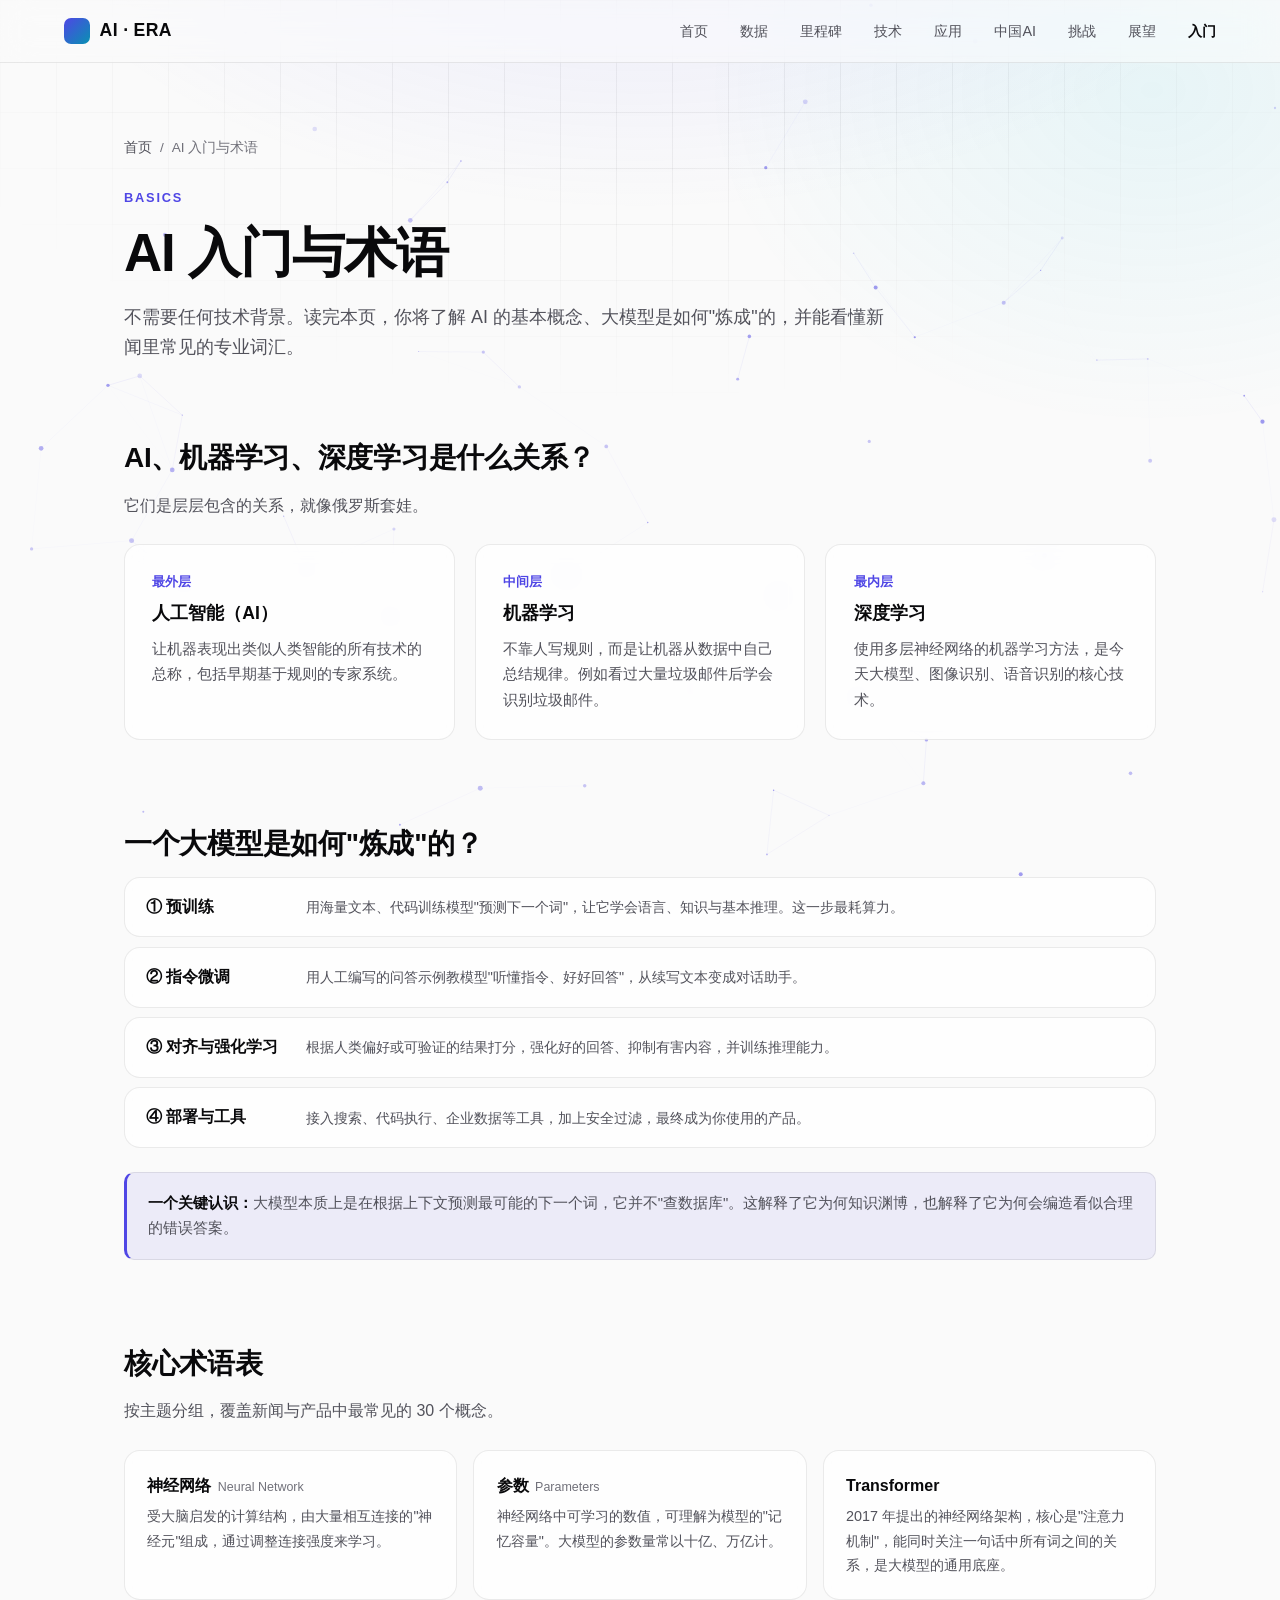
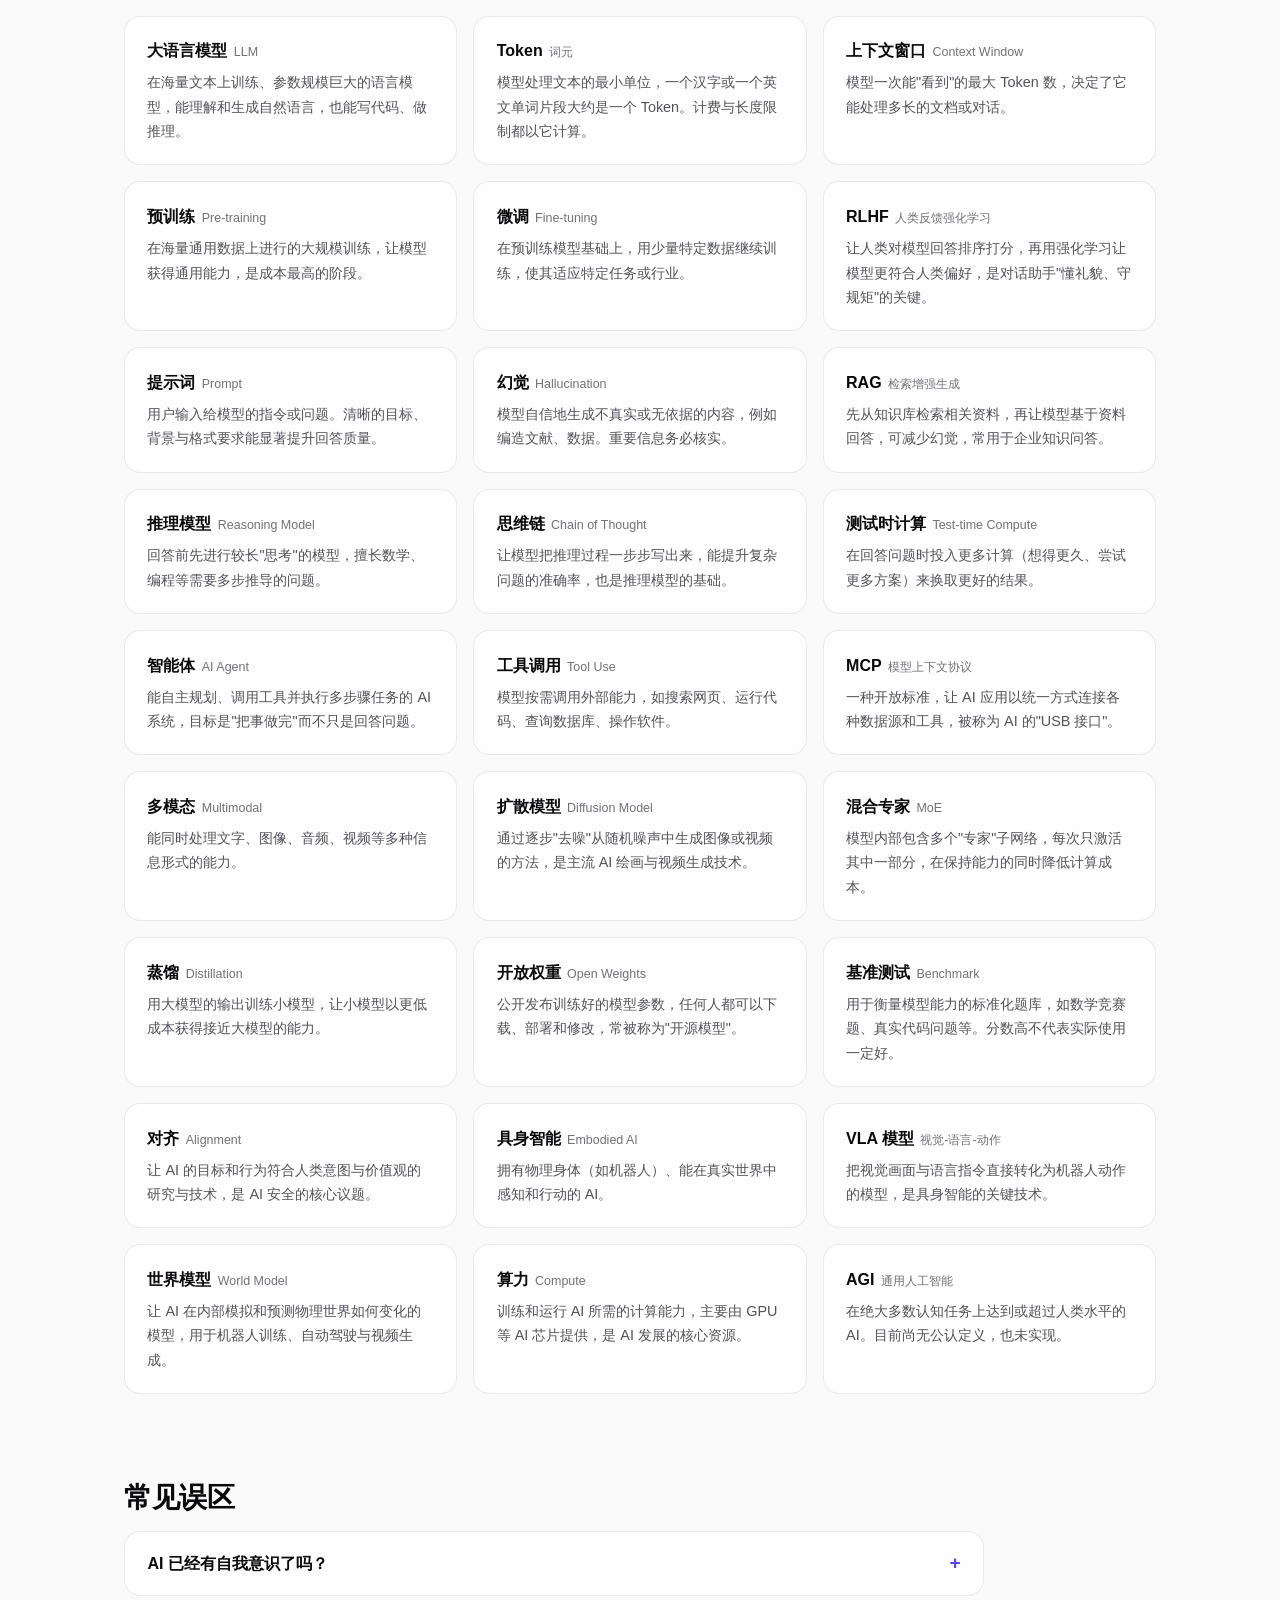
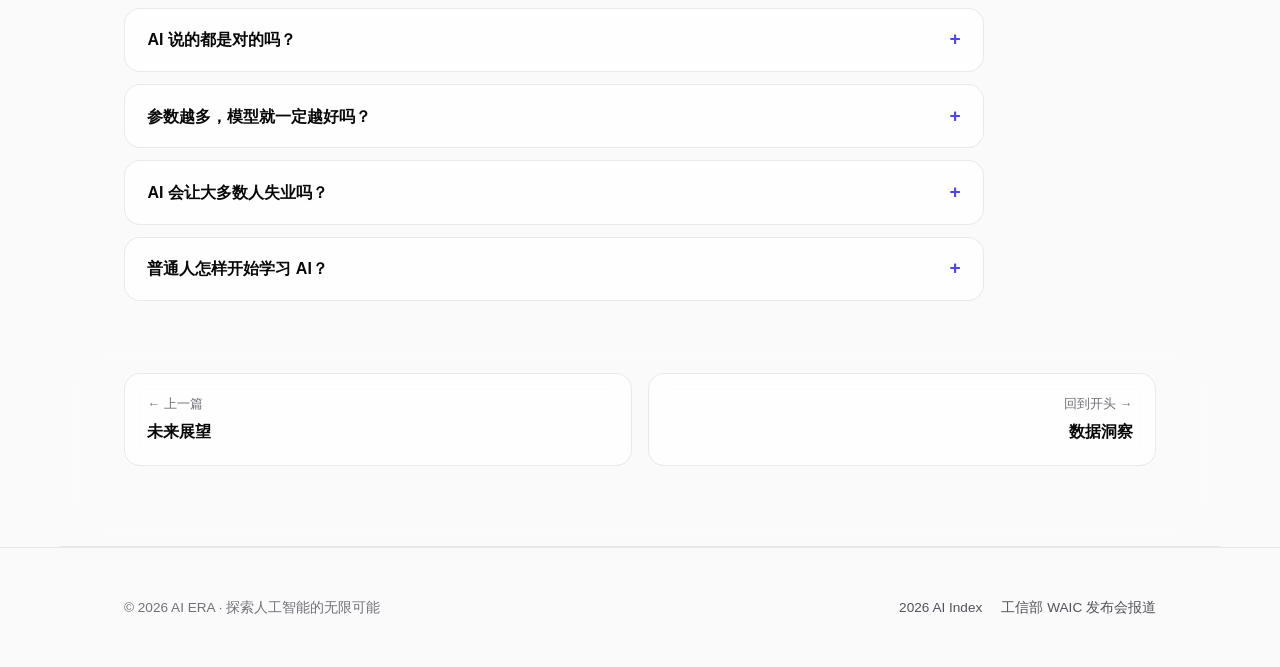
==== pages/basics.html @ ea7567cf "Add nested multi-page topics with hash routing - Home becomes a shell; nav loads pages/*.html into t" ====
<!DOCTYPE html>
<html lang="zh-CN">
<head>
    <meta charset="UTF-8">
    <meta name="viewport" content="width=device-width, initial-scale=1.0">
    <title>AI 入门与术语 · AI 时代</title>
    <meta name="description" content="零基础了解人工智能：AI、机器学习与深度学习的关系，大模型如何工作，三十个核心术语解释与常见误区。">
    <link rel="icon" href="data:image/svg+xml,%3Csvg xmlns='http://www.w3.org/2000/svg' viewBox='0 0 32 32'%3E%3Crect width='32' height='32' rx='8' fill='%23818cf8'/%3E%3C/svg%3E">
    <!-- 支持 JS 时回到首页外壳中嵌套展示；不支持 JS 时直接阅读本页 -->
    <script>if (location.protocol !== 'file:') location.replace('../#/basics');</script>
    <link rel="stylesheet" href="../style.css">
</head>
<body>
    <div class="bg-decor" aria-hidden="true"></div>
    <nav>
        <a class="logo" href="../index.html"><span class="logo-mark" aria-hidden="true"></span>AI · ERA</a>
        <a class="back-link" href="../index.html">← 返回首页</a>
    </nav>

    <main>
        <article class="page">
            <header class="container page-hero">
                <div class="breadcrumb"><a href="../index.html">首页</a><span aria-hidden="true">/</span><span>AI 入门与术语</span></div>
                <span class="eyebrow">Basics</span>
                <h1>AI 入门与术语</h1>
                <p class="lead">不需要任何技术背景。读完本页，你将了解 AI 的基本概念、大模型是如何"炼成"的，并能看懂新闻里常见的专业词汇。</p>
            </header>

            <section class="page-section">
                <div class="container">
                    <h2>AI、机器学习、深度学习是什么关系？</h2>
                    <p class="section-desc">它们是层层包含的关系，就像俄罗斯套娃。</p>
                    <div class="grid-3">
                        <div class="card info-card reveal">
                            <span class="card-kicker">最外层</span>
                            <h3>人工智能（AI）</h3>
                            <p>让机器表现出类似人类智能的所有技术的总称，包括早期基于规则的专家系统。</p>
                        </div>
                        <div class="card info-card reveal">
                            <span class="card-kicker">中间层</span>
                            <h3>机器学习</h3>
                            <p>不靠人写规则，而是让机器从数据中自己总结规律。例如看过大量垃圾邮件后学会识别垃圾邮件。</p>
                        </div>
                        <div class="card info-card reveal">
                            <span class="card-kicker">最内层</span>
                            <h3>深度学习</h3>
                            <p>使用多层神经网络的机器学习方法，是今天大模型、图像识别、语音识别的核心技术。</p>
                        </div>
                    </div>
                </div>
            </section>

            <section class="page-section">
                <div class="container">
                    <h2>一个大模型是如何"炼成"的？</h2>
                    <div class="stack">
                        <div class="card stack-layer reveal"><strong>① 预训练</strong><span>用海量文本、代码训练模型"预测下一个词"，让它学会语言、知识与基本推理。这一步最耗算力。</span></div>
                        <div class="card stack-layer reveal"><strong>② 指令微调</strong><span>用人工编写的问答示例教模型"听懂指令、好好回答"，从续写文本变成对话助手。</span></div>
                        <div class="card stack-layer reveal"><strong>③ 对齐与强化学习</strong><span>根据人类偏好或可验证的结果打分，强化好的回答、抑制有害内容，并训练推理能力。</span></div>
                        <div class="card stack-layer reveal"><strong>④ 部署与工具</strong><span>接入搜索、代码执行、企业数据等工具，加上安全过滤，最终成为你使用的产品。</span></div>
                    </div>
                    <div class="callout"><strong>一个关键认识：</strong>大模型本质上是在根据上下文预测最可能的下一个词，它并不"查数据库"。这解释了它为何知识渊博，也解释了它为何会编造看似合理的错误答案。</div>
                </div>
            </section>

            <section class="page-section">
                <div class="container">
                    <h2>核心术语表</h2>
                    <p class="section-desc">按主题分组，覆盖新闻与产品中最常见的 30 个概念。</p>

                    <dl class="glossary">
                        <div class="card term reveal"><dt>神经网络<small>Neural Network</small></dt><dd>受大脑启发的计算结构，由大量相互连接的"神经元"组成，通过调整连接强度来学习。</dd></div>
                        <div class="card term reveal"><dt>参数<small>Parameters</small></dt><dd>神经网络中可学习的数值，可理解为模型的"记忆容量"。大模型的参数量常以十亿、万亿计。</dd></div>
                        <div class="card term reveal"><dt>Transformer</dt><dd>2017 年提出的神经网络架构，核心是"注意力机制"，能同时关注一句话中所有词之间的关系，是大模型的通用底座。</dd></div>
                        <div class="card term reveal"><dt>大语言模型<small>LLM</small></dt><dd>在海量文本上训练、参数规模巨大的语言模型，能理解和生成自然语言，也能写代码、做推理。</dd></div>
                        <div class="card term reveal"><dt>Token<small>词元</small></dt><dd>模型处理文本的最小单位，一个汉字或一个英文单词片段大约是一个 Token。计费与长度限制都以它计算。</dd></div>
                        <div class="card term reveal"><dt>上下文窗口<small>Context Window</small></dt><dd>模型一次能"看到"的最大 Token 数，决定了它能处理多长的文档或对话。</dd></div>
                        <div class="card term reveal"><dt>预训练<small>Pre-training</small></dt><dd>在海量通用数据上进行的大规模训练，让模型获得通用能力，是成本最高的阶段。</dd></div>
                        <div class="card term reveal"><dt>微调<small>Fine-tuning</small></dt><dd>在预训练模型基础上，用少量特定数据继续训练，使其适应特定任务或行业。</dd></div>
                        <div class="card term reveal"><dt>RLHF<small>人类反馈强化学习</small></dt><dd>让人类对模型回答排序打分，再用强化学习让模型更符合人类偏好，是对话助手"懂礼貌、守规矩"的关键。</dd></div>
                        <div class="card term reveal"><dt>提示词<small>Prompt</small></dt><dd>用户输入给模型的指令或问题。清晰的目标、背景与格式要求能显著提升回答质量。</dd></div>
                        <div class="card term reveal"><dt>幻觉<small>Hallucination</small></dt><dd>模型自信地生成不真实或无依据的内容，例如编造文献、数据。重要信息务必核实。</dd></div>
                        <div class="card term reveal"><dt>RAG<small>检索增强生成</small></dt><dd>先从知识库检索相关资料，再让模型基于资料回答，可减少幻觉，常用于企业知识问答。</dd></div>
                        <div class="card term reveal"><dt>推理模型<small>Reasoning Model</small></dt><dd>回答前先进行较长"思考"的模型，擅长数学、编程等需要多步推导的问题。</dd></div>
                        <div class="card term reveal"><dt>思维链<small>Chain of Thought</small></dt><dd>让模型把推理过程一步步写出来，能提升复杂问题的准确率，也是推理模型的基础。</dd></div>
                        <div class="card term reveal"><dt>测试时计算<small>Test-time Compute</small></dt><dd>在回答问题时投入更多计算（想得更久、尝试更多方案）来换取更好的结果。</dd></div>
                        <div class="card term reveal"><dt>智能体<small>AI Agent</small></dt><dd>能自主规划、调用工具并执行多步骤任务的 AI 系统，目标是"把事做完"而不只是回答问题。</dd></div>
                        <div class="card term reveal"><dt>工具调用<small>Tool Use</small></dt><dd>模型按需调用外部能力，如搜索网页、运行代码、查询数据库、操作软件。</dd></div>
                        <div class="card term reveal"><dt>MCP<small>模型上下文协议</small></dt><dd>一种开放标准，让 AI 应用以统一方式连接各种数据源和工具，被称为 AI 的"USB 接口"。</dd></div>
                        <div class="card term reveal"><dt>多模态<small>Multimodal</small></dt><dd>能同时处理文字、图像、音频、视频等多种信息形式的能力。</dd></div>
                        <div class="card term reveal"><dt>扩散模型<small>Diffusion Model</small></dt><dd>通过逐步"去噪"从随机噪声中生成图像或视频的方法，是主流 AI 绘画与视频生成技术。</dd></div>
                        <div class="card term reveal"><dt>混合专家<small>MoE</small></dt><dd>模型内部包含多个"专家"子网络，每次只激活其中一部分，在保持能力的同时降低计算成本。</dd></div>
                        <div class="card term reveal"><dt>蒸馏<small>Distillation</small></dt><dd>用大模型的输出训练小模型，让小模型以更低成本获得接近大模型的能力。</dd></div>
                        <div class="card term reveal"><dt>开放权重<small>Open Weights</small></dt><dd>公开发布训练好的模型参数，任何人都可以下载、部署和修改，常被称为"开源模型"。</dd></div>
                        <div class="card term reveal"><dt>基准测试<small>Benchmark</small></dt><dd>用于衡量模型能力的标准化题库，如数学竞赛题、真实代码问题等。分数高不代表实际使用一定好。</dd></div>
                        <div class="card term reveal"><dt>对齐<small>Alignment</small></dt><dd>让 AI 的目标和行为符合人类意图与价值观的研究与技术，是 AI 安全的核心议题。</dd></div>
                        <div class="card term reveal"><dt>具身智能<small>Embodied AI</small></dt><dd>拥有物理身体（如机器人）、能在真实世界中感知和行动的 AI。</dd></div>
                        <div class="card term reveal"><dt>VLA 模型<small>视觉-语言-动作</small></dt><dd>把视觉画面与语言指令直接转化为机器人动作的模型，是具身智能的关键技术。</dd></div>
                        <div class="card term reveal"><dt>世界模型<small>World Model</small></dt><dd>让 AI 在内部模拟和预测物理世界如何变化的模型，用于机器人训练、自动驾驶与视频生成。</dd></div>
                        <div class="card term reveal"><dt>算力<small>Compute</small></dt><dd>训练和运行 AI 所需的计算能力，主要由 GPU 等 AI 芯片提供，是 AI 发展的核心资源。</dd></div>
                        <div class="card term reveal"><dt>AGI<small>通用人工智能</small></dt><dd>在绝大多数认知任务上达到或超过人类水平的 AI。目前尚无公认定义，也未实现。</dd></div>
                    </dl>
                </div>
            </section>

            <section class="page-section">
                <div class="container">
                    <h2>常见误区</h2>
                    <div class="faq">
                        <details class="card reveal">
                            <summary>AI 已经有自我意识了吗？</summary>
                            <p>没有科学证据表明当前 AI 具有意识或情感。它能流畅地谈论感受，是因为学习了大量人类写下的相关文本，而不是真的在"感受"。</p>
                        </details>
                        <details class="card reveal">
                            <summary>AI 说的都是对的吗？</summary>
                            <p>不是。大模型会产生"幻觉"，尤其在冷门知识、最新事件、精确数字和引用文献上。涉及健康、法律、财务等重要决定时，请以权威来源为准。</p>
                        </details>
                        <details class="card reveal">
                            <summary>参数越多，模型就一定越好吗？</summary>
                            <p>不一定。训练数据质量、训练方法、后训练与推理策略同样关键。如今不少中小规模模型通过蒸馏和优化，在特定任务上能超过更大的旧模型。</p>
                        </details>
                        <details class="card reveal">
                            <summary>AI 会让大多数人失业吗？</summary>
                            <p>AI 更可能先改变"工作内容"而非直接消灭"工作岗位"：重复性任务被自动化，人更多负责判断、沟通与创造。但转型期的冲击真实存在，需要个人学习与社会保障共同应对。</p>
                        </details>
                        <details class="card reveal">
                            <summary>普通人怎样开始学习 AI？</summary>
                            <p>从使用开始：选一个主流 AI 助手，把它用在写作、学习、整理资料等日常任务中。熟练后再了解提示词技巧，有兴趣再学习编程与机器学习基础。</p>
                        </details>
                    </div>
                </div>
            </section>

            <nav class="container page-pager" aria-label="专题翻页">
                <a class="card pager-link prev" href="future.html"><small>← 上一篇</small><strong>未来展望</strong></a>
                <a class="card pager-link next" href="stats.html"><small>回到开头 →</small><strong>数据洞察</strong></a>
            </nav>
        </article>
    </main>
</body>
</html>
---- style.css ----
* {
    margin: 0;
    padding: 0;
    box-sizing: border-box;
}

/* ========== 设计令牌：默认深色，系统为浅色时自动切换 ========== */
:root {
    color-scheme: dark;
    --bg: #08090c;
    --surface: rgba(255, 255, 255, 0.025);
    --surface-hover: rgba(255, 255, 255, 0.045);
    --border: rgba(255, 255, 255, 0.08);
    --border-strong: rgba(255, 255, 255, 0.18);
    --text: #f4f4f5;
    --text-muted: #a1a1aa;
    --text-subtle: #71717a;
    --accent: #818cf8;
    --accent-2: #22d3ee;
    --accent-soft: rgba(129, 140, 248, 0.12);
    --glow-1: rgba(99, 102, 241, 0.22);
    --glow-2: rgba(34, 211, 238, 0.10);
    --grid-line: rgba(255, 255, 255, 0.045);
    --nav-bg: rgba(8, 9, 12, 0.6);
    --nav-bg-scrolled: rgba(8, 9, 12, 0.85);
    --btn-bg: #f4f4f5;
    --btn-text: #09090b;
    --particle-rgb: 165, 180, 252;
}

@media (prefers-color-scheme: light) {
    :root {
        color-scheme: light;
        --bg: #fafafa;
        --surface: rgba(255, 255, 255, 0.7);
        --surface-hover: #ffffff;
        --border: rgba(9, 9, 11, 0.08);
        --border-strong: rgba(9, 9, 11, 0.18);
        --text: #09090b;
        --text-muted: #52525b;
        --text-subtle: #71717a;
        --accent: #4f46e5;
        --accent-2: #0891b2;
        --accent-soft: rgba(79, 70, 229, 0.08);
        --glow-1: rgba(99, 102, 241, 0.14);
        --glow-2: rgba(6, 182, 212, 0.08);
        --grid-line: rgba(9, 9, 11, 0.05);
        --nav-bg: rgba(250, 250, 250, 0.65);
        --nav-bg-scrolled: rgba(250, 250, 250, 0.88);
        --btn-bg: #09090b;
        --btn-text: #fafafa;
        --particle-rgb: 79, 70, 229;
    }
}

html {
    scroll-behavior: smooth;
    /* 锚点跳转时为固定导航栏留出空间 */
    scroll-padding-top: 5rem;
}

body {
    font-family: "Inter", -apple-system, BlinkMacSystemFont, "Segoe UI", "PingFang SC", "Microsoft YaHei", sans-serif;
    background: var(--bg);
    color: var(--text);
    line-height: 1.7;
    overflow-x: hidden;
    -webkit-font-smoothing: antialiased;
}

/* ========== 背景装饰：顶部光晕 + 渐隐网格 ========== */
.bg-decor {
    position: fixed;
    inset: 0;
    z-index: 0;
    pointer-events: none;
    background:
        radial-gradient(60rem 36rem at 50% -12rem, var(--glow-1), transparent 70%),
        radial-gradient(40rem 30rem at 90% 10%, var(--glow-2), transparent 70%);
}

.bg-decor::after {
    content: '';
    position: absolute;
    inset: 0;
    background-image:
        linear-gradient(var(--grid-line) 1px, transparent 1px),
        linear-gradient(90deg, var(--grid-line) 1px, transparent 1px);
    background-size: 56px 56px;
    -webkit-mask-image: radial-gradient(ellipse 80% 60% at 50% 0%, #000 30%, transparent 75%);
    mask-image: radial-gradient(ellipse 80% 60% at 50% 0%, #000 30%, transparent 75%);
}

/* 粒子背景画布 */
#particles-canvas {
    position: fixed;
    top: 0;
    left: 0;
    width: 100%;
    height: 100%;
    z-index: 0;
    pointer-events: none;
}

/* ========== 导航栏 ========== */
nav {
    position: fixed;
    top: 0;
    width: 100%;
    padding: 1rem 5%;
    display: flex;
    justify-content: space-between;
    align-items: center;
    background: var(--nav-bg);
    backdrop-filter: saturate(180%) blur(16px);
    -webkit-backdrop-filter: saturate(180%) blur(16px);
    border-bottom: 1px solid var(--border);
    z-index: 100;
    transition: background 0.3s;
}

nav.scrolled {
    background: var(--nav-bg-scrolled);
}

.logo {
    display: flex;
    align-items: center;
    gap: 0.6rem;
    font-size: 1.1rem;
    font-weight: 700;
    letter-spacing: 0.02em;
    color: var(--text);
    text-decoration: none;
}

.logo-mark {
    width: 26px;
    height: 26px;
    border-radius: 7px;
    background: linear-gradient(135deg, var(--accent), var(--accent-2));
}

.nav-links {
    display: flex;
    gap: 2rem;
    list-style: none;
}

.nav-links a {
    color: var(--text-muted);
    text-decoration: none;
    font-size: 0.9rem;
    transition: color 0.2s;
}

.nav-links a:hover {
    color: var(--text);
}

/* 移动端菜单按钮（默认隐藏） */
.nav-toggle {
    display: none;
    flex-direction: column;
    gap: 5px;
    padding: 0.5rem;
    background: none;
    border: 0;
    cursor: pointer;
}

.nav-toggle span {
    display: block;
    width: 22px;
    height: 2px;
    background: var(--text);
    border-radius: 1px;
    transition: transform 0.3s, opacity 0.3s;
}

.nav-toggle[aria-expanded="true"] span:nth-child(1) {
    transform: translateY(7px) rotate(45deg);
}

.nav-toggle[aria-expanded="true"] span:nth-child(2) {
    opacity: 0;
}

.nav-toggle[aria-expanded="true"] span:nth-child(3) {
    transform: translateY(-7px) rotate(-45deg);
}

/* ========== 通用布局 ========== */
.container {
    max-width: 1160px;
    margin: 0 auto;
    padding: 0 5%;
    position: relative;
    z-index: 1;
}

section {
    padding: 6.5rem 0;
    position: relative;
    z-index: 1;
}

.section-title {
    text-align: center;
    max-width: 680px;
    margin: 0 auto 3.5rem;
}

.eyebrow {
    display: inline-block;
    margin-bottom: 0.9rem;
    color: var(--accent);
    font-size: 0.8rem;
    font-weight: 600;
    letter-spacing: 0.14em;
    text-transform: uppercase;
}

.section-title h2 {
    font-size: clamp(1.9rem, 4vw, 2.6rem);
    line-height: 1.25;
    letter-spacing: -0.01em;
    margin-bottom: 1rem;
}

.section-title p {
    color: var(--text-muted);
    font-size: 1.05rem;
}

.card {
    background: var(--surface);
    border: 1px solid var(--border);
    border-radius: 16px;
    backdrop-filter: blur(8px);
    -webkit-backdrop-filter: blur(8px);
    transition: opacity 0.6s ease, transform 0.6s ease, border-color 0.25s, background 0.25s;
}

.card:hover {
    border-color: var(--border-strong);
    background: var(--surface-hover);
}

/* ========== Hero ========== */
.hero {
    min-height: 100vh;
    display: flex;
    align-items: center;
    justify-content: center;
    text-align: center;
    padding-top: 8rem;
}

.badge {
    display: inline-flex;
    align-items: center;
    gap: 0.5rem;
    margin-bottom: 1.8rem;
    padding: 0.35rem 0.9rem;
    border: 1px solid var(--border);
    border-radius: 999px;
    background: var(--surface);
    color: var(--text-muted);
    font-size: 0.85rem;
}

.badge-dot {
    width: 6px;
    height: 6px;
    border-radius: 50%;
    background: var(--accent-2);
    box-shadow: 0 0 0 4px var(--accent-soft);
}

.hero-content h1 {
    font-size: clamp(2.4rem, 6.5vw, 4.6rem);
    font-weight: 800;
    line-height: 1.12;
    letter-spacing: -0.02em;
    margin-bottom: 1.6rem;
}

.gradient-text {
    background: linear-gradient(120deg, var(--accent) 0%, var(--accent-2) 100%);
    -webkit-background-clip: text;
    -webkit-text-fill-color: transparent;
    background-clip: text;
}

.hero-content p {
    font-size: 1.15rem;
    color: var(--text-muted);
    max-width: 640px;
    margin: 0 auto 2.6rem;
}

.hero-actions {
    display: flex;
    justify-content: center;
    flex-wrap: wrap;
    gap: 0.9rem;
}

.btn {
    display: inline-flex;
    align-items: center;
    gap: 0.4rem;
    padding: 0.8rem 1.6rem;
    border-radius: 10px;
    font-size: 0.95rem;
    font-weight: 600;
    text-decoration: none;
    transition: transform 0.2s, background 0.2s, border-color 0.2s, opacity 0.2s;
}

.btn:hover {
    transform: translateY(-1px);
}

.btn-primary {
    background: var(--btn-bg);
    color: var(--btn-text);
}

.btn-primary:hover {
    opacity: 0.9;
}

.btn-ghost {
    border: 1px solid var(--border-strong);
    color: var(--text);
}

.btn-ghost:hover {
    background: var(--surface-hover);
}

/* ========== 数据统计 ========== */
.stats-grid {
    display: grid;
    grid-template-columns: repeat(auto-fit, minmax(220px, 1fr));
    gap: 1.25rem;
}

.stat-card {
    padding: 2rem 1.6rem;
}

.stat-number {
    display: flex;
    align-items: baseline;
    gap: 0.35rem;
    margin-bottom: 0.6rem;
}

.stat-value {
    font-size: 2.6rem;
    font-weight: 700;
    line-height: 1.1;
    letter-spacing: -0.02em;
    font-variant-numeric: tabular-nums;
}

.stat-unit {
    color: var(--accent);
    font-size: 1rem;
    font-weight: 600;
}

.stat-label {
    color: var(--text-muted);
    font-size: 0.92rem;
}

.stats-source {
    margin-top: 2rem;
    text-align: center;
    color: var(--text-subtle);
    font-size: 0.8rem;
}

/* ========== 发展时间线 ========== */
.timeline {
    position: relative;
    max-width: 920px;
    margin: 0 auto;
}

.timeline::before {
    content: '';
    position: absolute;
    left: 50%;
    transform: translateX(-50%);
    width: 1px;
    height: 100%;
    background: linear-gradient(to bottom, transparent, var(--border-strong) 8%, var(--border-strong) 92%, transparent);
}

.timeline-item {
    display: flex;
    margin-bottom: 2.5rem;
    position: relative;
    transition: opacity 0.7s ease, transform 0.7s ease;
}

.timeline-item:nth-child(odd) {
    justify-content: flex-start;
}

.timeline-item:nth-child(even) {
    justify-content: flex-end;
}

.timeline-content {
    width: 45%;
    padding: 1.6rem 1.7rem;
}

.timeline-dot {
    position: absolute;
    top: 1.9rem;
    left: 50%;
    transform: translateX(-50%);
    width: 11px;
    height: 11px;
    background: var(--bg);
    border: 2px solid var(--accent);
    border-radius: 50%;
    box-shadow: 0 0 0 5px var(--accent-soft);
    z-index: 2;
}

.timeline-item.is-recent .timeline-dot {
    background: var(--accent);
}

.timeline-year {
    display: inline-block;
    margin-bottom: 0.5rem;
    color: var(--accent);
    font-size: 0.9rem;
    font-weight: 700;
    font-variant-numeric: tabular-nums;
}

.timeline-content h3 {
    margin-bottom: 0.45rem;
    font-size: 1.12rem;
}

.timeline-content p {
    color: var(--text-muted);
    font-size: 0.93rem;
}

/* ========== 前沿技术 ========== */
.tech-grid {
    display: grid;
    grid-template-columns: repeat(auto-fit, minmax(300px, 1fr));
    gap: 1.25rem;
}

.tech-card {
    padding: 1.9rem;
}

.tech-icon {
    width: 44px;
    height: 44px;
    border-radius: 11px;
    border: 1px solid var(--border);
    background: var(--accent-soft);
    color: var(--accent);
    display: flex;
    align-items: center;
    justify-content: center;
    margin-bottom: 1.3rem;
}

.tech-icon svg {
    width: 22px;
    height: 22px;
}

.tech-card h3 {
    font-size: 1.15rem;
    margin-bottom: 0.6rem;
}

.tech-card p {
    color: var(--text-muted);
    font-size: 0.93rem;
}

/* ========== 挑战 ========== */
.challenge-grid {
    display: grid;
    grid-template-columns: repeat(auto-fit, minmax(280px, 1fr));
    gap: 1.25rem;
}

.challenge-card {
    padding: 2rem 1.9rem;
}

.challenge-stat {
    display: block;
    margin-bottom: 0.9rem;
    font-size: 2.2rem;
    font-weight: 700;
    line-height: 1.1;
    letter-spacing: -0.02em;
    font-variant-numeric: tabular-nums;
}

.challenge-card h3 {
    font-size: 1.12rem;
    margin-bottom: 0.55rem;
}

.challenge-card p {
    color: var(--text-muted);
    font-size: 0.93rem;
}

/* ========== 未来展望 ========== */
.future-grid {
    display: grid;
    grid-template-columns: repeat(auto-fit, minmax(300px, 1fr));
    gap: 1.25rem;
}

.future-card {
    padding: 2rem 1.9rem;
    position: relative;
    overflow: hidden;
}

.future-card::before {
    content: '';
    position: absolute;
    top: 0;
    left: 1.9rem;
    right: 1.9rem;
    height: 1px;
    background: linear-gradient(90deg, transparent, var(--accent), transparent);
    opacity: 0.6;
}

.future-index {
    display: block;
    margin-bottom: 0.9rem;
    color: var(--text-subtle);
    font-size: 0.85rem;
    font-weight: 600;
    font-variant-numeric: tabular-nums;
}

.future-card h3 {
    font-size: 1.15rem;
    margin-bottom: 0.6rem;
}

.future-card p {
    color: var(--text-muted);
    font-size: 0.93rem;
}

/* ========== 页脚 ========== */
footer {
    padding: 3rem 0;
    border-top: 1px solid var(--border);
    color: var(--text-subtle);
    font-size: 0.85rem;
    position: relative;
    z-index: 1;
}

.footer-inner {
    display: flex;
    flex-wrap: wrap;
    justify-content: space-between;
    gap: 1rem;
}

footer a {
    color: var(--text-muted);
    text-decoration: none;
}

footer a:hover {
    color: var(--text);
}

.footer-links {
    display: flex;
    flex-wrap: wrap;
    gap: 0.4rem 1.2rem;
}

.stats-source a,
.prose a,
.source-list a {
    color: var(--accent);
    text-decoration: none;
}

.stats-source a:hover,
.prose a:hover,
.source-list a:hover {
    text-decoration: underline;
}

.nav-links a[aria-current="page"] {
    color: var(--text);
    font-weight: 600;
}

/* ========== 首页专题导航 ========== */
.topic-grid {
    display: grid;
    grid-template-columns: repeat(auto-fit, minmax(250px, 1fr));
    gap: 1.25rem;
}

.topic-card {
    display: flex;
    flex-direction: column;
    padding: 1.8rem;
    color: inherit;
    text-decoration: none;
}

.topic-index {
    margin-bottom: 0.8rem;
    color: var(--text-subtle);
    font-size: 0.85rem;
    font-weight: 600;
    font-variant-numeric: tabular-nums;
}

.topic-card h3 {
    font-size: 1.15rem;
    margin-bottom: 0.5rem;
}

.topic-card p {
    flex: 1;
    color: var(--text-muted);
    font-size: 0.92rem;
    margin-bottom: 1.2rem;
}

.topic-more {
    color: var(--accent);
    font-size: 0.88rem;
    font-weight: 600;
}

/* ========== 子页面通用结构 ========== */
.page-hero {
    padding-top: 8.5rem;
    padding-bottom: 2rem;
}

.breadcrumb {
    display: flex;
    flex-wrap: wrap;
    gap: 0.5rem;
    margin-bottom: 1.5rem;
    color: var(--text-subtle);
    font-size: 0.85rem;
}

.breadcrumb a {
    color: var(--text-muted);
    text-decoration: none;
}

.breadcrumb a:hover {
    color: var(--text);
}

.page-hero h1 {
    font-size: clamp(2.1rem, 5vw, 3.3rem);
    line-height: 1.15;
    letter-spacing: -0.02em;
    margin-bottom: 1.1rem;
}

.page-hero h1:focus {
    outline: none;
}

.lead {
    max-width: 760px;
    color: var(--text-muted);
    font-size: 1.12rem;
}

.page-meta {
    display: flex;
    flex-wrap: wrap;
    gap: 0.5rem;
    margin-top: 1.5rem;
}

.tag {
    display: inline-block;
    padding: 0.2rem 0.7rem;
    border: 1px solid var(--border);
    border-radius: 999px;
    background: var(--surface);
    color: var(--text-muted);
    font-size: 0.8rem;
}

.page-section {
    padding: 2.5rem 0;
}

.page-section h2 {
    font-size: clamp(1.4rem, 3vw, 1.75rem);
    letter-spacing: -0.01em;
    margin-bottom: 0.6rem;
}

.section-desc {
    max-width: 760px;
    color: var(--text-muted);
    margin-bottom: 1.6rem;
}

.grid-2,
.grid-3 {
    display: grid;
    gap: 1.25rem;
}

.grid-2 {
    grid-template-columns: repeat(auto-fit, minmax(320px, 1fr));
}

.grid-3 {
    grid-template-columns: repeat(auto-fit, minmax(260px, 1fr));
}

.info-card {
    padding: 1.6rem 1.7rem;
}

.info-card h3 {
    font-size: 1.1rem;
    margin-bottom: 0.5rem;
}

.info-card h4 {
    margin: 1rem 0 0.35rem;
    color: var(--accent);
    font-size: 0.82rem;
    font-weight: 600;
    letter-spacing: 0.06em;
}

.info-card p,
.info-card li {
    color: var(--text-muted);
    font-size: 0.93rem;
}

.info-card .card-kicker {
    display: block;
    margin-bottom: 0.4rem;
    color: var(--accent);
    font-size: 0.8rem;
    font-weight: 600;
}

/* 自定义圆点列表 */
.dot-list {
    list-style: none;
}

.dot-list li {
    position: relative;
    padding-left: 1.1rem;
    margin-bottom: 0.35rem;
}

.dot-list li::before {
    content: '';
    position: absolute;
    left: 0;
    top: 0.7em;
    width: 5px;
    height: 5px;
    border-radius: 50%;
    background: var(--accent);
}

.prose {
    max-width: 780px;
}

.prose p {
    color: var(--text-muted);
    margin-bottom: 1rem;
}

.prose strong {
    color: var(--text);
}

.callout {
    margin-top: 1.5rem;
    padding: 1.1rem 1.3rem;
    border: 1px solid var(--border);
    border-left: 3px solid var(--accent);
    border-radius: 10px;
    background: var(--accent-soft);
    color: var(--text-muted);
    font-size: 0.93rem;
}

.callout strong {
    color: var(--text);
}

/* 条形图 */
.bar-chart {
    padding: 1.6rem 1.7rem;
}

.bar-chart h3 {
    font-size: 1.05rem;
    margin-bottom: 1.2rem;
}

.bar-row {
    display: grid;
    grid-template-columns: 6.5rem 1fr 4.5rem;
    align-items: center;
    gap: 0.9rem;
    margin-bottom: 0.9rem;
    font-size: 0.9rem;
}

.bar-label {
    color: var(--text-muted);
}

.bar-value {
    text-align: right;
    font-weight: 600;
    font-variant-numeric: tabular-nums;
}

.bar-track {
    height: 10px;
    border-radius: 999px;
    background: var(--border);
    overflow: hidden;
}

.bar-fill {
    height: 100%;
    width: var(--value);
    border-radius: inherit;
    background: linear-gradient(90deg, var(--accent), var(--accent-2));
    transform-origin: left;
    transition: transform 1.1s cubic-bezier(0.22, 1, 0.36, 1) 0.2s;
}

.js .reveal .bar-fill {
    transform: scaleX(0);
}

.js .reveal.visible .bar-fill {
    transform: scaleX(1);
}

.chart-note {
    margin-top: 0.4rem;
    color: var(--text-subtle);
    font-size: 0.8rem;
}

/* 表格 */
.table-wrap {
    overflow-x: auto;
    border: 1px solid var(--border);
    border-radius: 14px;
    background: var(--surface);
}

.data-table {
    width: 100%;
    min-width: 560px;
    border-collapse: collapse;
    font-size: 0.92rem;
}

.data-table th,
.data-table td {
    padding: 0.85rem 1.1rem;
    border-bottom: 1px solid var(--border);
    text-align: left;
    vertical-align: top;
}

.data-table th {
    color: var(--text-subtle);
    font-size: 0.8rem;
    font-weight: 600;
    letter-spacing: 0.04em;
}

.data-table td {
    color: var(--text-muted);
}

.data-table td:first-child {
    color: var(--text);
    font-weight: 600;
    white-space: nowrap;
}

.data-table tr:last-child td {
    border-bottom: 0;
}

/* 里程碑页的阶段标题 */
.era-title {
    position: relative;
    z-index: 2;
    width: fit-content;
    margin: 0 auto 2.2rem;
    padding: 0.35rem 1rem;
    border: 1px solid var(--border-strong);
    border-radius: 999px;
    background: var(--bg);
    color: var(--text);
    font-size: 0.9rem;
    font-weight: 600;
}

/* 技术栈分层图 */
.stack {
    display: grid;
    gap: 0.6rem;
}

.stack-layer {
    display: grid;
    grid-template-columns: 9rem 1fr;
    gap: 1rem;
    align-items: center;
    padding: 1rem 1.3rem;
}

.stack-layer strong {
    font-size: 0.98rem;
}

.stack-layer span {
    color: var(--text-muted);
    font-size: 0.9rem;
}

/* 技术详解卡片 */
.tech-detail {
    padding: 2rem;
}

.tech-detail-head {
    display: flex;
    align-items: center;
    gap: 1rem;
    margin-bottom: 1rem;
}

.tech-detail-head .tech-icon {
    margin-bottom: 0;
}

.tech-detail-head h3 {
    font-size: 1.3rem;
}

.tech-detail > p {
    color: var(--text-muted);
    margin-bottom: 1.2rem;
}

.detail-grid {
    display: grid;
    grid-template-columns: repeat(auto-fit, minmax(220px, 1fr));
    gap: 1rem 1.6rem;
}

.detail-grid h4 {
    margin-bottom: 0.35rem;
    color: var(--accent);
    font-size: 0.82rem;
    font-weight: 600;
    letter-spacing: 0.06em;
}

.detail-grid p,
.detail-grid li {
    color: var(--text-muted);
    font-size: 0.92rem;
}

.stack-list {
    display: grid;
    gap: 1.25rem;
}

/* 术语表 */
.glossary {
    display: grid;
    grid-template-columns: repeat(auto-fit, minmax(280px, 1fr));
    gap: 1rem;
}

.term {
    padding: 1.3rem 1.4rem;
}

.term dt {
    margin-bottom: 0.35rem;
    font-weight: 700;
}

.term dt small {
    margin-left: 0.4rem;
    color: var(--text-subtle);
    font-size: 0.78rem;
    font-weight: 500;
}

.term dd {
    color: var(--text-muted);
    font-size: 0.9rem;
}

/* 常见问题折叠 */
.faq {
    display: grid;
    gap: 0.75rem;
    max-width: 860px;
}

.faq details {
    padding: 1.1rem 1.4rem;
}

.faq summary {
    cursor: pointer;
    font-weight: 600;
    list-style: none;
    display: flex;
    justify-content: space-between;
    gap: 1rem;
}

.faq summary::-webkit-details-marker {
    display: none;
}

.faq summary::after {
    content: '+';
    color: var(--accent);
    font-size: 1.2rem;
    line-height: 1.4;
    transition: transform 0.2s;
}

.faq details[open] summary::after {
    transform: rotate(45deg);
}

.faq details p {
    margin-top: 0.7rem;
    color: var(--text-muted);
    font-size: 0.93rem;
}

/* 来源列表 */
.source-list {
    color: var(--text-subtle);
    font-size: 0.85rem;
}

.source-list li {
    margin-bottom: 0.3rem;
}

/* 上一篇 / 下一篇 */
.page-pager {
    display: grid;
    grid-template-columns: repeat(auto-fit, minmax(240px, 1fr));
    gap: 1rem;
    padding-top: 2rem;
    padding-bottom: 5rem;
}

.pager-link {
    display: block;
    padding: 1.2rem 1.4rem;
    color: inherit;
    text-decoration: none;
}

.pager-link small {
    display: block;
    margin-bottom: 0.2rem;
    color: var(--text-subtle);
    font-size: 0.8rem;
}

.pager-link strong {
    font-size: 1.02rem;
}

.pager-link.next {
    text-align: right;
}

.pager-link.next:only-child {
    grid-column: -2;
}

/* 载入中 / 出错提示 */
.page-message {
    min-height: 70vh;
    padding-top: 10rem;
    padding-bottom: 4rem;
    text-align: center;
}

.page-message h1 {
    font-size: 2rem;
    margin-bottom: 0.8rem;
}

.page-message h1:focus {
    outline: none;
}

.page-message p {
    color: var(--text-muted);
    margin-bottom: 1.6rem;
}

.page-loading {
    animation: pulse 1.2s ease-in-out infinite;
}

@keyframes pulse {
    50% { opacity: 0.4; }
}

/* 独立打开子页面时的简易页头 */
.back-link {
    color: var(--text-muted);
    font-size: 0.9rem;
    text-decoration: none;
}

.back-link:hover {
    color: var(--text);
}

/* ========== 滚动渐显：只在 JS 可用时先隐藏 ========== */
.js .reveal {
    opacity: 0;
    transform: translateY(24px);
}

.js .reveal.visible {
    opacity: 1;
    transform: translateY(0);
}

/* ========== 响应式 ========== */
@media (max-width: 1020px) {
    .nav-links {
        gap: 1.3rem;
    }
}

@media (max-width: 900px) {
    /* 无 JS 时导航链接换行显示，保证仍可使用 */
    nav {
        flex-wrap: wrap;
        gap: 0.5rem;
    }

    .nav-links {
        flex-wrap: wrap;
        gap: 0.5rem 1.2rem;
    }

    .js .nav-toggle {
        display: flex;
    }

    .js .nav-links {
        display: none;
        position: absolute;
        top: 100%;
        left: 0;
        right: 0;
        grid-template-columns: 1fr 1fr;
        gap: 0 1.5rem;
        padding: 0.5rem 5% 1rem;
        background: var(--bg);
        border-bottom: 1px solid var(--border);
    }

    .js .nav-links.open {
        display: grid;
    }

    .js .nav-links a {
        display: block;
        padding: 0.7rem 0;
        font-size: 1rem;
    }
}

@media (max-width: 768px) {
    section {
        padding: 5rem 0;
    }

    .page-section {
        padding: 2rem 0;
    }

    .timeline::before {
        left: 20px;
    }

    .timeline-item {
        justify-content: flex-start !important;
        padding-left: 50px;
    }

    .timeline-content {
        width: 100%;
    }

    .timeline-dot {
        left: 20px;
    }

    .era-title {
        margin-left: 0;
    }

    .stack-layer {
        grid-template-columns: 1fr;
        gap: 0.2rem;
    }

    .bar-row {
        grid-template-columns: 5rem 1fr 3.8rem;
        gap: 0.6rem;
    }

    .grid-2 {
        grid-template-columns: 1fr;
    }

    .pager-link.next:only-child {
        grid-column: auto;
    }
}

/* 减少动态效果 */
@media (prefers-reduced-motion: reduce) {
    html {
        scroll-behavior: auto;
    }

    *,
    *::before,
    *::after {
        animation: none !important;
        transition-duration: 0.01ms !important;
    }
}
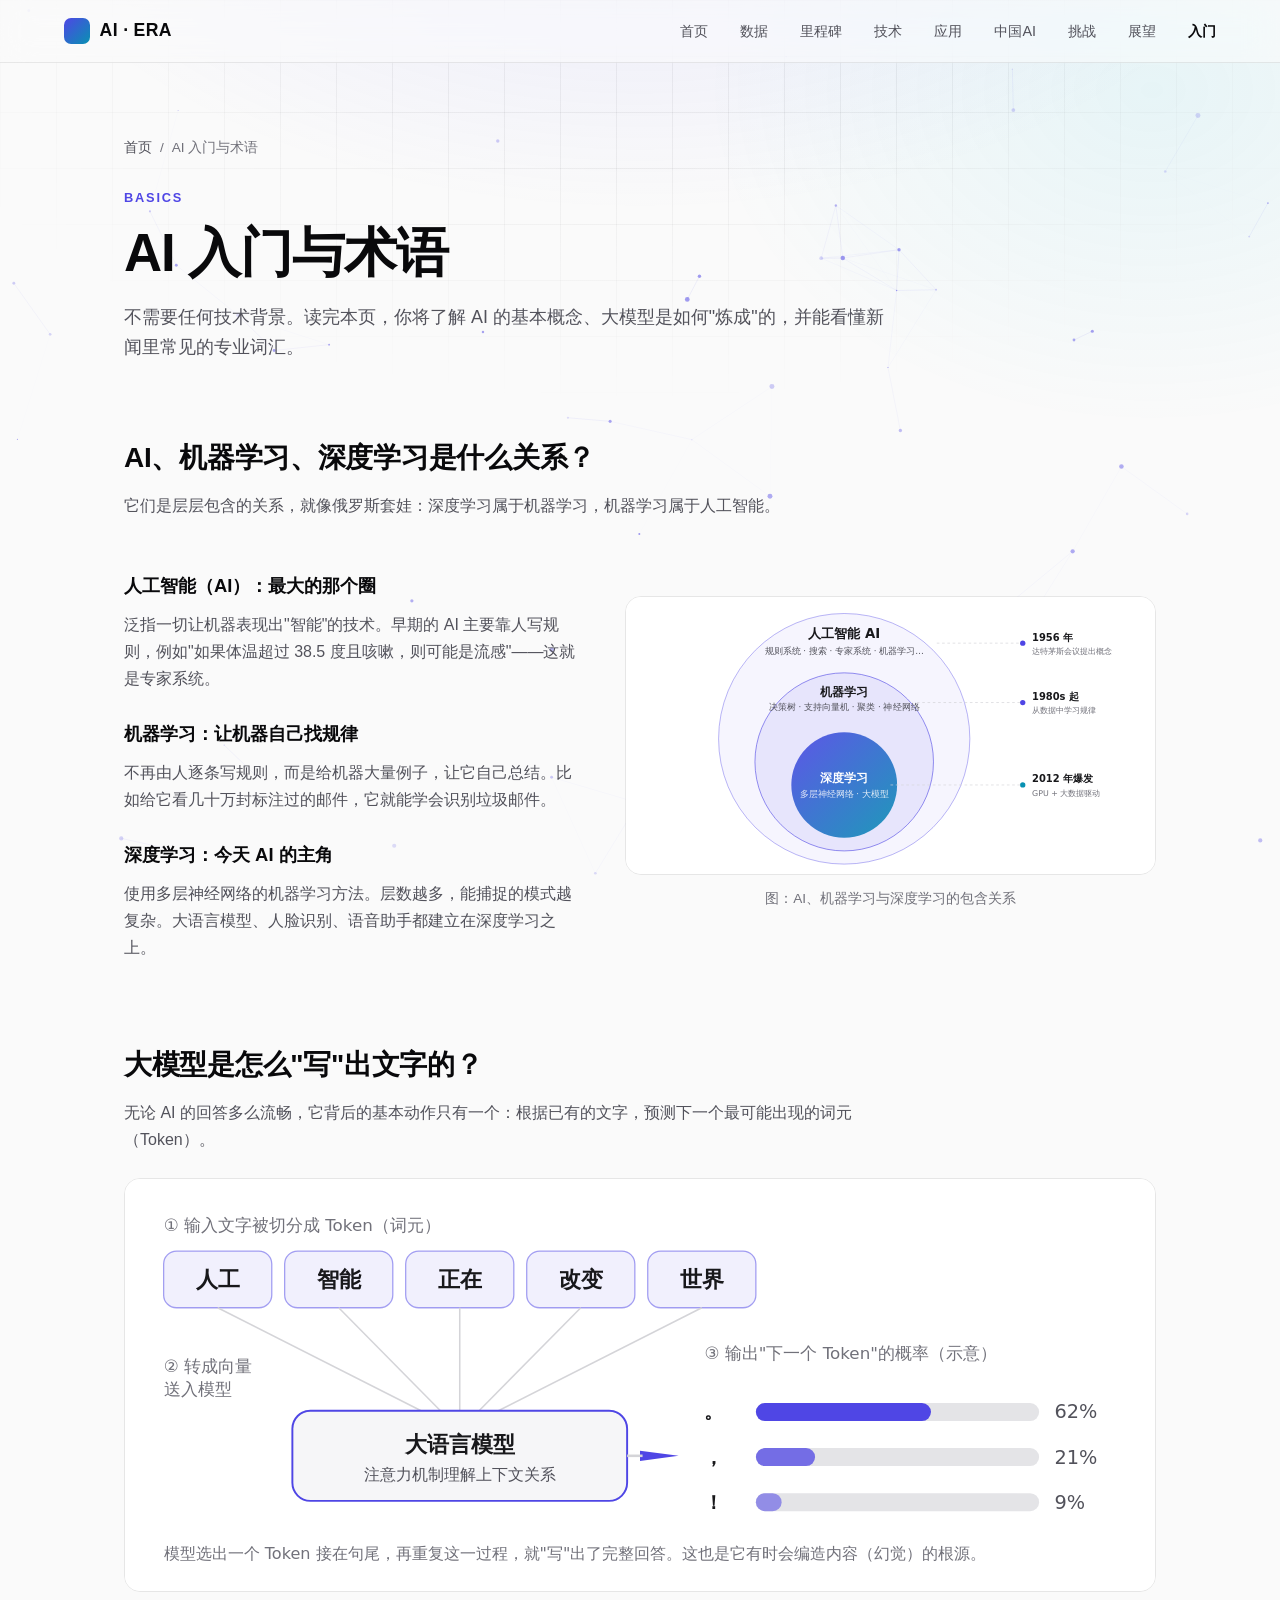
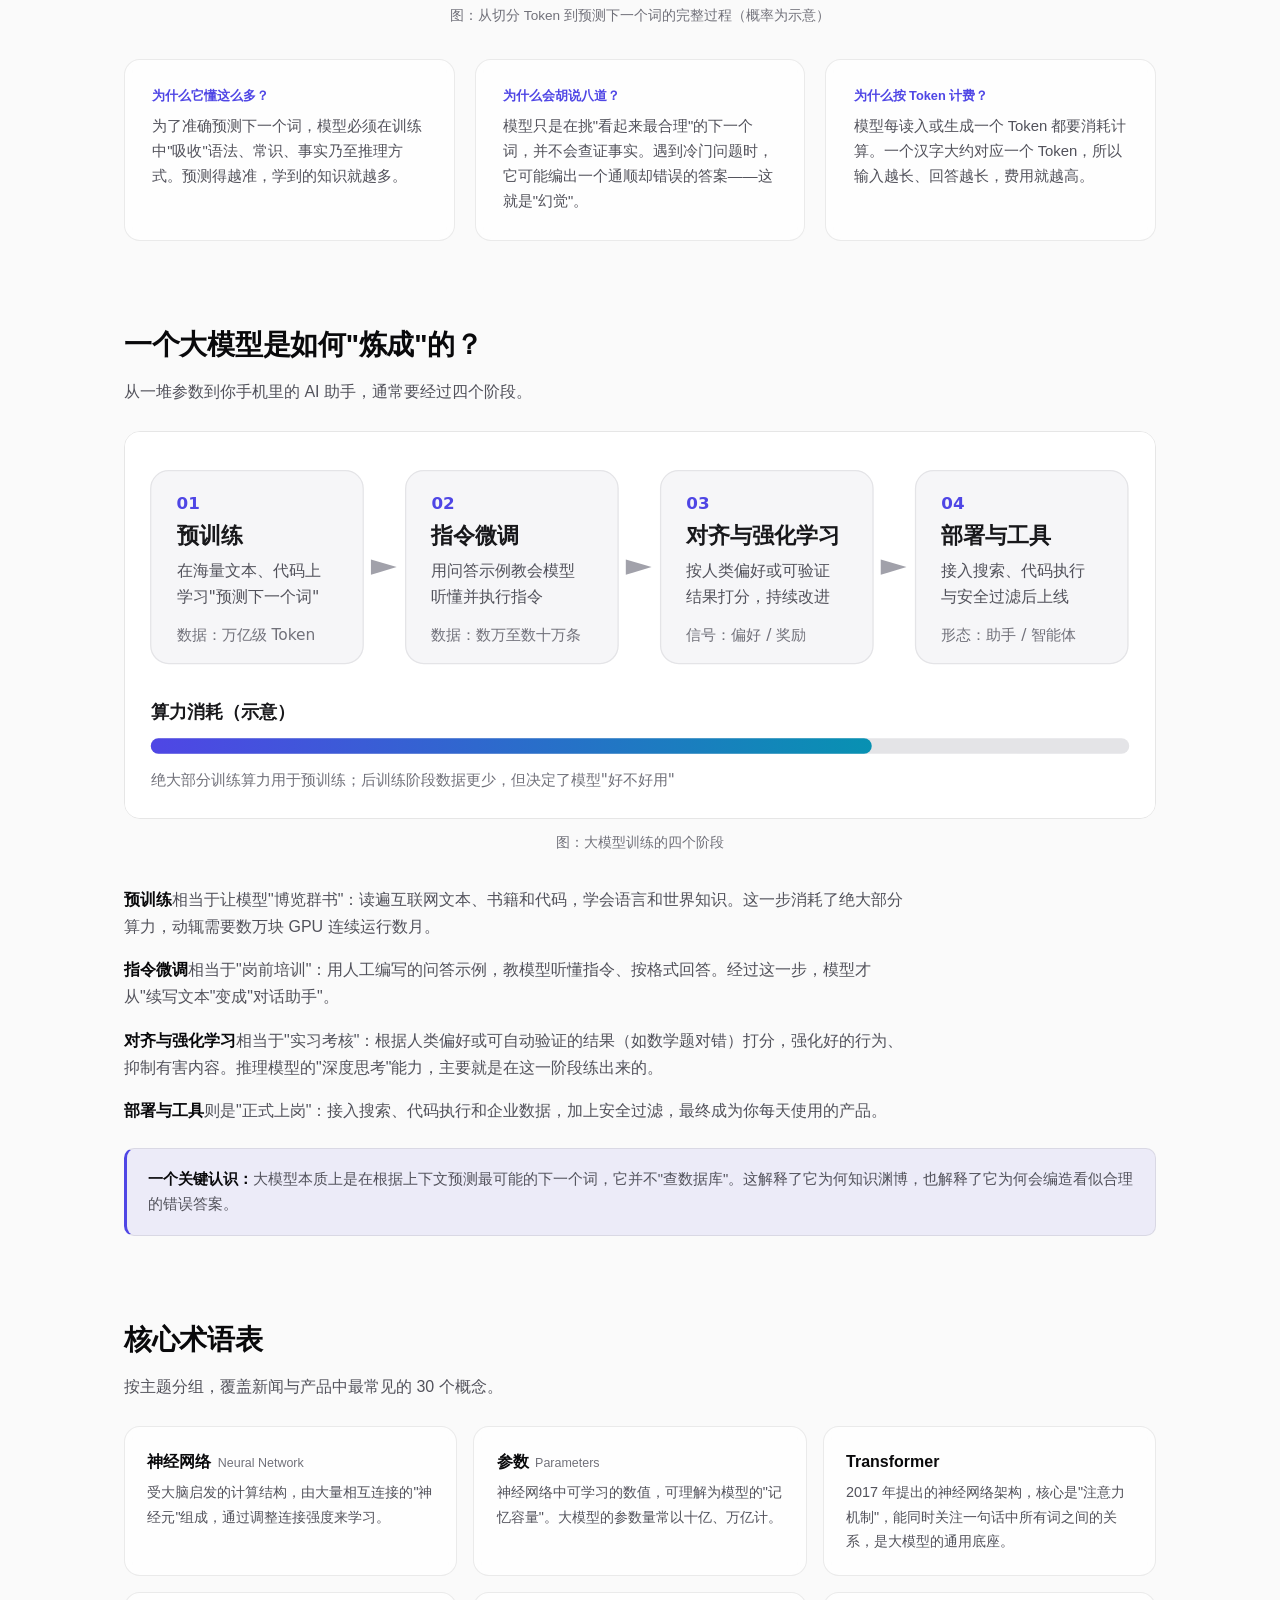
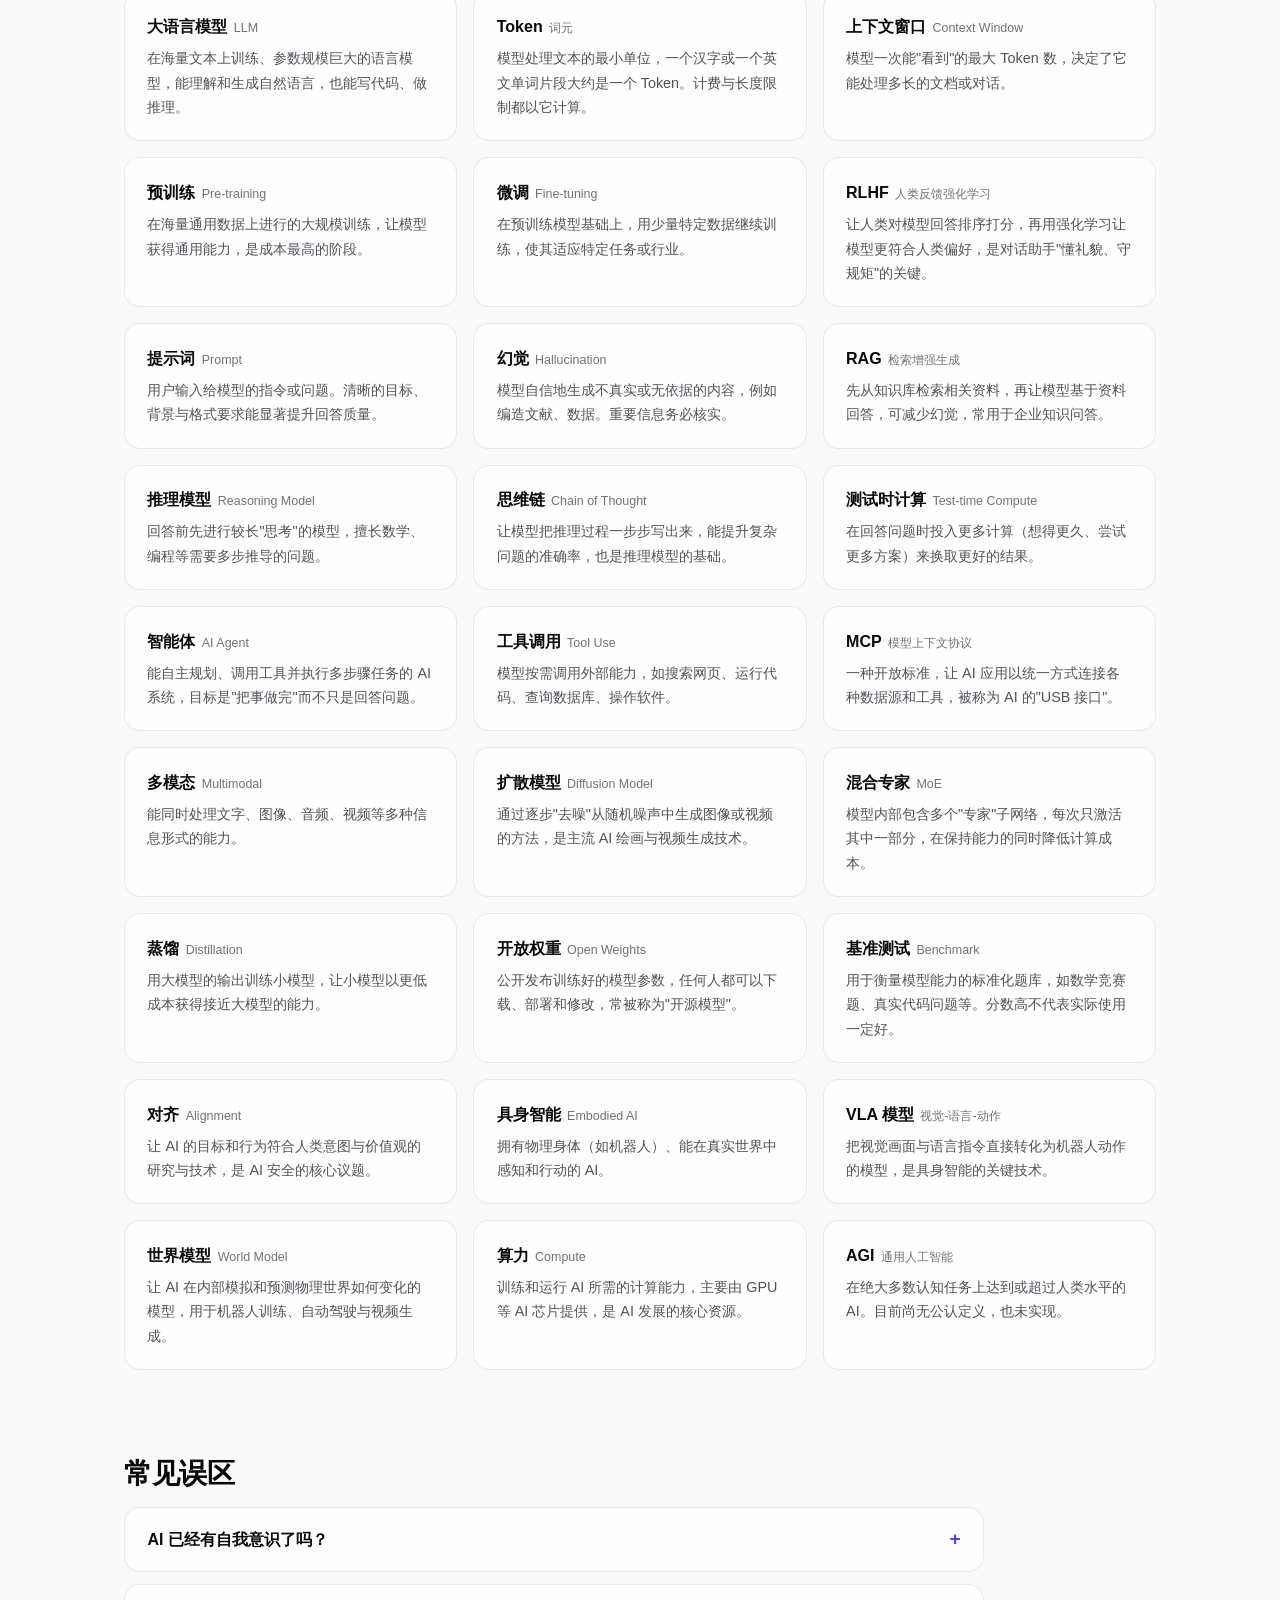
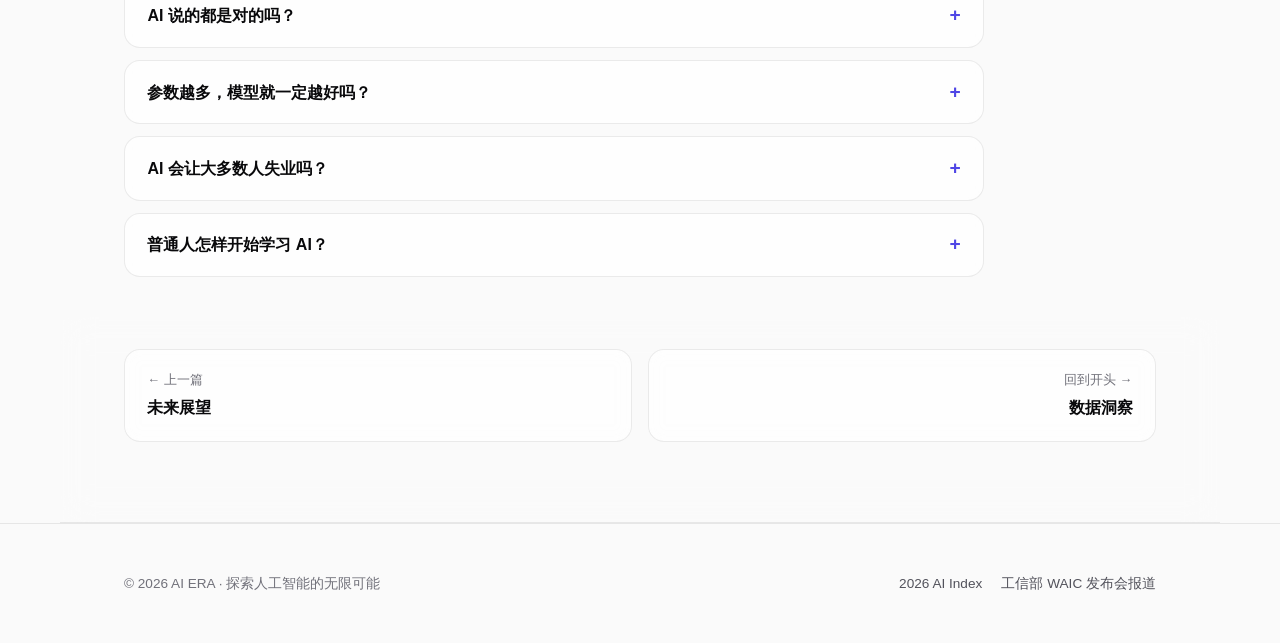
==== commit 786bd470: "Add SVG illustrations, richer text and supporting data - 13 theme-aware SVG diagrams in images/ (age" ====
--- a/pages/basics.html
+++ b/pages/basics.html
@@ -29,22 +29,44 @@
             <section class="page-section">
                 <div class="container">
                     <h2>AI、机器学习、深度学习是什么关系？</h2>
-                    <p class="section-desc">它们是层层包含的关系，就像俄罗斯套娃。</p>
+                    <p class="section-desc">它们是层层包含的关系，就像俄罗斯套娃：深度学习属于机器学习，机器学习属于人工智能。</p>
+                    <div class="media-row">
+                        <div class="prose reveal">
+                            <h3>人工智能（AI）：最大的那个圈</h3>
+                            <p>泛指一切让机器表现出"智能"的技术。早期的 AI 主要靠人写规则，例如"如果体温超过 38.5 度且咳嗽，则可能是流感"——这就是专家系统。</p>
+                            <h3>机器学习：让机器自己找规律</h3>
+                            <p>不再由人逐条写规则，而是给机器大量例子，让它自己总结。比如给它看几十万封标注过的邮件，它就能学会识别垃圾邮件。</p>
+                            <h3>深度学习：今天 AI 的主角</h3>
+                            <p>使用多层神经网络的机器学习方法。层数越多，能捕捉的模式越复杂。大语言模型、人脸识别、语音助手都建立在深度学习之上。</p>
+                        </div>
+                        <figure class="figure reveal">
+                            <img src="../images/ai-ml-dl.svg" alt="人工智能、机器学习与深度学习的包含关系示意图" width="800" height="420" loading="lazy">
+                            <figcaption>图：AI、机器学习与深度学习的包含关系</figcaption>
+                        </figure>
+                    </div>
+                </div>
+            </section>
+
+            <section class="page-section">
+                <div class="container">
+                    <h2>大模型是怎么"写"出文字的？</h2>
+                    <p class="section-desc">无论 AI 的回答多么流畅，它背后的基本动作只有一个：根据已有的文字，预测下一个最可能出现的词元（Token）。</p>
+                    <figure class="figure figure-wide reveal">
+                        <img src="../images/tokens.svg" alt="大模型如何处理文字：切分为 Token，再预测下一个 Token 的概率" width="800" height="320" loading="lazy">
+                        <figcaption>图：从切分 Token 到预测下一个词的完整过程（概率为示意）</figcaption>
+                    </figure>
                     <div class="grid-3">
                         <div class="card info-card reveal">
-                            <span class="card-kicker">最外层</span>
-                            <h3>人工智能（AI）</h3>
-                            <p>让机器表现出类似人类智能的所有技术的总称，包括早期基于规则的专家系统。</p>
+                            <span class="card-kicker">为什么它懂这么多？</span>
+                            <p>为了准确预测下一个词，模型必须在训练中"吸收"语法、常识、事实乃至推理方式。预测得越准，学到的知识就越多。</p>
                         </div>
                         <div class="card info-card reveal">
-                            <span class="card-kicker">中间层</span>
-                            <h3>机器学习</h3>
-                            <p>不靠人写规则，而是让机器从数据中自己总结规律。例如看过大量垃圾邮件后学会识别垃圾邮件。</p>
+                            <span class="card-kicker">为什么会胡说八道？</span>
+                            <p>模型只是在挑"看起来最合理"的下一个词，并不会查证事实。遇到冷门问题时，它可能编出一个通顺却错误的答案——这就是"幻觉"。</p>
                         </div>
                         <div class="card info-card reveal">
-                            <span class="card-kicker">最内层</span>
-                            <h3>深度学习</h3>
-                            <p>使用多层神经网络的机器学习方法，是今天大模型、图像识别、语音识别的核心技术。</p>
+                            <span class="card-kicker">为什么按 Token 计费？</span>
+                            <p>模型每读入或生成一个 Token 都要消耗计算。一个汉字大约对应一个 Token，所以输入越长、回答越长，费用就越高。</p>
                         </div>
                     </div>
                 </div>
@@ -53,11 +75,16 @@
             <section class="page-section">
                 <div class="container">
                     <h2>一个大模型是如何"炼成"的？</h2>
-                    <div class="stack">
-                        <div class="card stack-layer reveal"><strong>① 预训练</strong><span>用海量文本、代码训练模型"预测下一个词"，让它学会语言、知识与基本推理。这一步最耗算力。</span></div>
-                        <div class="card stack-layer reveal"><strong>② 指令微调</strong><span>用人工编写的问答示例教模型"听懂指令、好好回答"，从续写文本变成对话助手。</span></div>
-                        <div class="card stack-layer reveal"><strong>③ 对齐与强化学习</strong><span>根据人类偏好或可验证的结果打分，强化好的回答、抑制有害内容，并训练推理能力。</span></div>
-                        <div class="card stack-layer reveal"><strong>④ 部署与工具</strong><span>接入搜索、代码执行、企业数据等工具，加上安全过滤，最终成为你使用的产品。</span></div>
+                    <p class="section-desc">从一堆参数到你手机里的 AI 助手，通常要经过四个阶段。</p>
+                    <figure class="figure figure-wide reveal">
+                        <img src="../images/llm-training.svg" alt="大模型训练四个阶段流程图：预训练、指令微调、对齐与强化学习、部署与工具" width="800" height="300" loading="lazy">
+                        <figcaption>图：大模型训练的四个阶段</figcaption>
+                    </figure>
+                    <div class="prose reveal">
+                        <p><strong>预训练</strong>相当于让模型"博览群书"：读遍互联网文本、书籍和代码，学会语言和世界知识。这一步消耗了绝大部分算力，动辄需要数万块 GPU 连续运行数月。</p>
+                        <p><strong>指令微调</strong>相当于"岗前培训"：用人工编写的问答示例，教模型听懂指令、按格式回答。经过这一步，模型才从"续写文本"变成"对话助手"。</p>
+                        <p><strong>对齐与强化学习</strong>相当于"实习考核"：根据人类偏好或可自动验证的结果（如数学题对错）打分，强化好的行为、抑制有害内容。推理模型的"深度思考"能力，主要就是在这一阶段练出来的。</p>
+                        <p><strong>部署与工具</strong>则是"正式上岗"：接入搜索、代码执行和企业数据，加上安全过滤，最终成为你每天使用的产品。</p>
                     </div>
                     <div class="callout"><strong>一个关键认识：</strong>大模型本质上是在根据上下文预测最可能的下一个词，它并不"查数据库"。这解释了它为何知识渊博，也解释了它为何会编造看似合理的错误答案。</div>
                 </div>
--- a/style.css
+++ b/style.css
@@ -604,6 +604,87 @@
     gap: 0.4rem 1.2rem;
 }
 
+/* ========== 插图 ========== */
+.figure {
+    margin: 0;
+}
+
+.figure img {
+    display: block;
+    width: 100%;
+    height: auto;
+    border: 1px solid var(--border);
+    border-radius: 16px;
+}
+
+.figure figcaption {
+    margin-top: 0.7rem;
+    color: var(--text-subtle);
+    font-size: 0.85rem;
+    text-align: center;
+}
+
+.figure-wide {
+    margin: 0.5rem 0 2rem;
+}
+
+.tech-detail .figure,
+.tech-detail .kpi-strip {
+    margin: 0 0 1.4rem;
+}
+
+/* 图文并排：文字一侧、插图一侧 */
+.media-row {
+    display: grid;
+    grid-template-columns: minmax(0, 1fr) minmax(0, 1.15fr);
+    gap: 2.5rem;
+    align-items: center;
+}
+
+.media-row.reverse > .figure {
+    order: -1;
+}
+
+.media-row .prose p:last-child {
+    margin-bottom: 0;
+}
+
+/* 重点数据条 */
+.kpi-strip {
+    display: flex;
+    flex-wrap: wrap;
+    gap: 1px;
+    margin: 1.5rem 0;
+    border: 1px solid var(--border);
+    border-radius: 14px;
+    background: var(--border);
+    overflow: hidden;
+}
+
+.kpi {
+    flex: 1 1 160px;
+    padding: 1.1rem 1.2rem;
+    background: var(--bg);
+}
+
+.kpi strong {
+    display: block;
+    font-size: 1.5rem;
+    line-height: 1.2;
+    letter-spacing: -0.01em;
+    font-variant-numeric: tabular-nums;
+}
+
+.kpi span {
+    color: var(--text-muted);
+    font-size: 0.83rem;
+}
+
+.prose h3 {
+    margin: 1.6rem 0 0.6rem;
+    font-size: 1.15rem;
+}
+
 .stats-source a,
 .prose a,
 .source-list a {
@@ -1281,6 +1362,15 @@
         grid-template-columns: 1fr;
     }
 
+    .media-row {
+        grid-template-columns: 1fr;
+        gap: 1.5rem;
+    }
+
+    .media-row.reverse > .figure {
+        order: 0;
+    }
+
     .pager-link.next:only-child {
         grid-column: auto;
     }
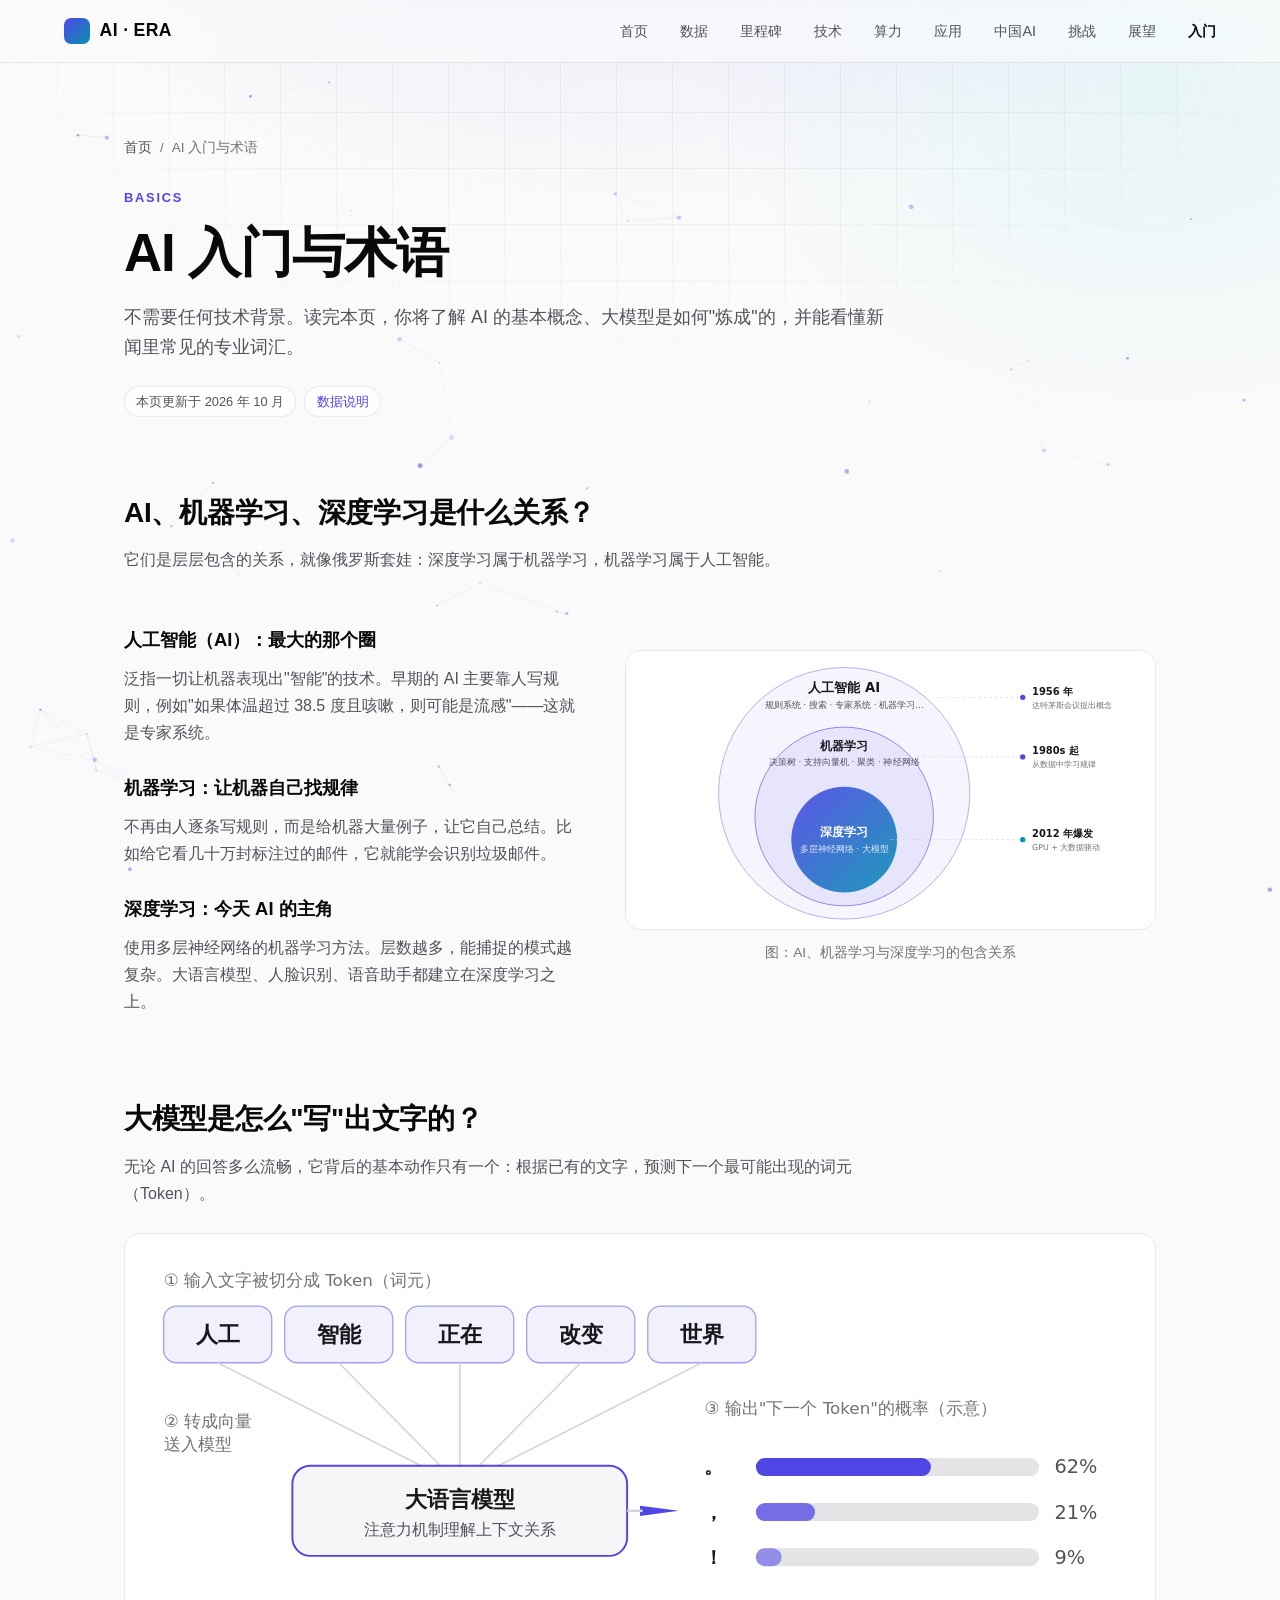
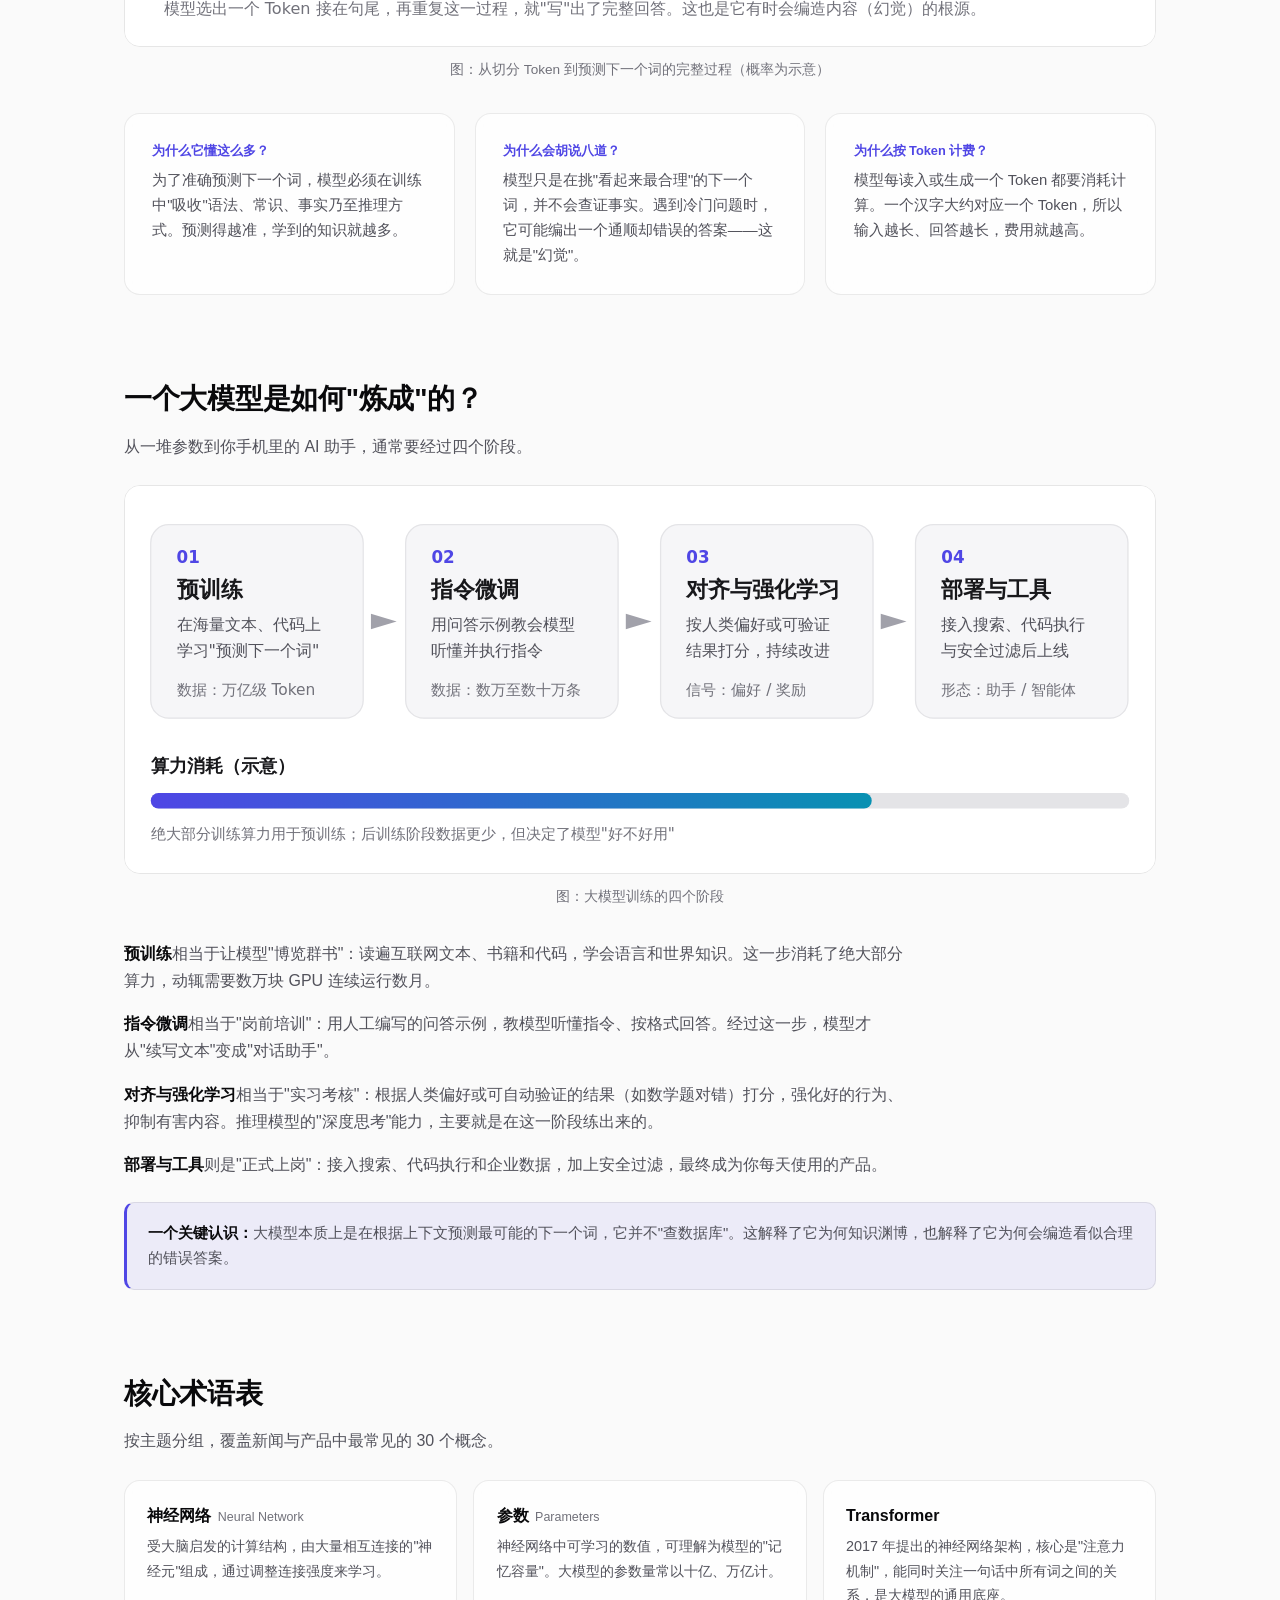
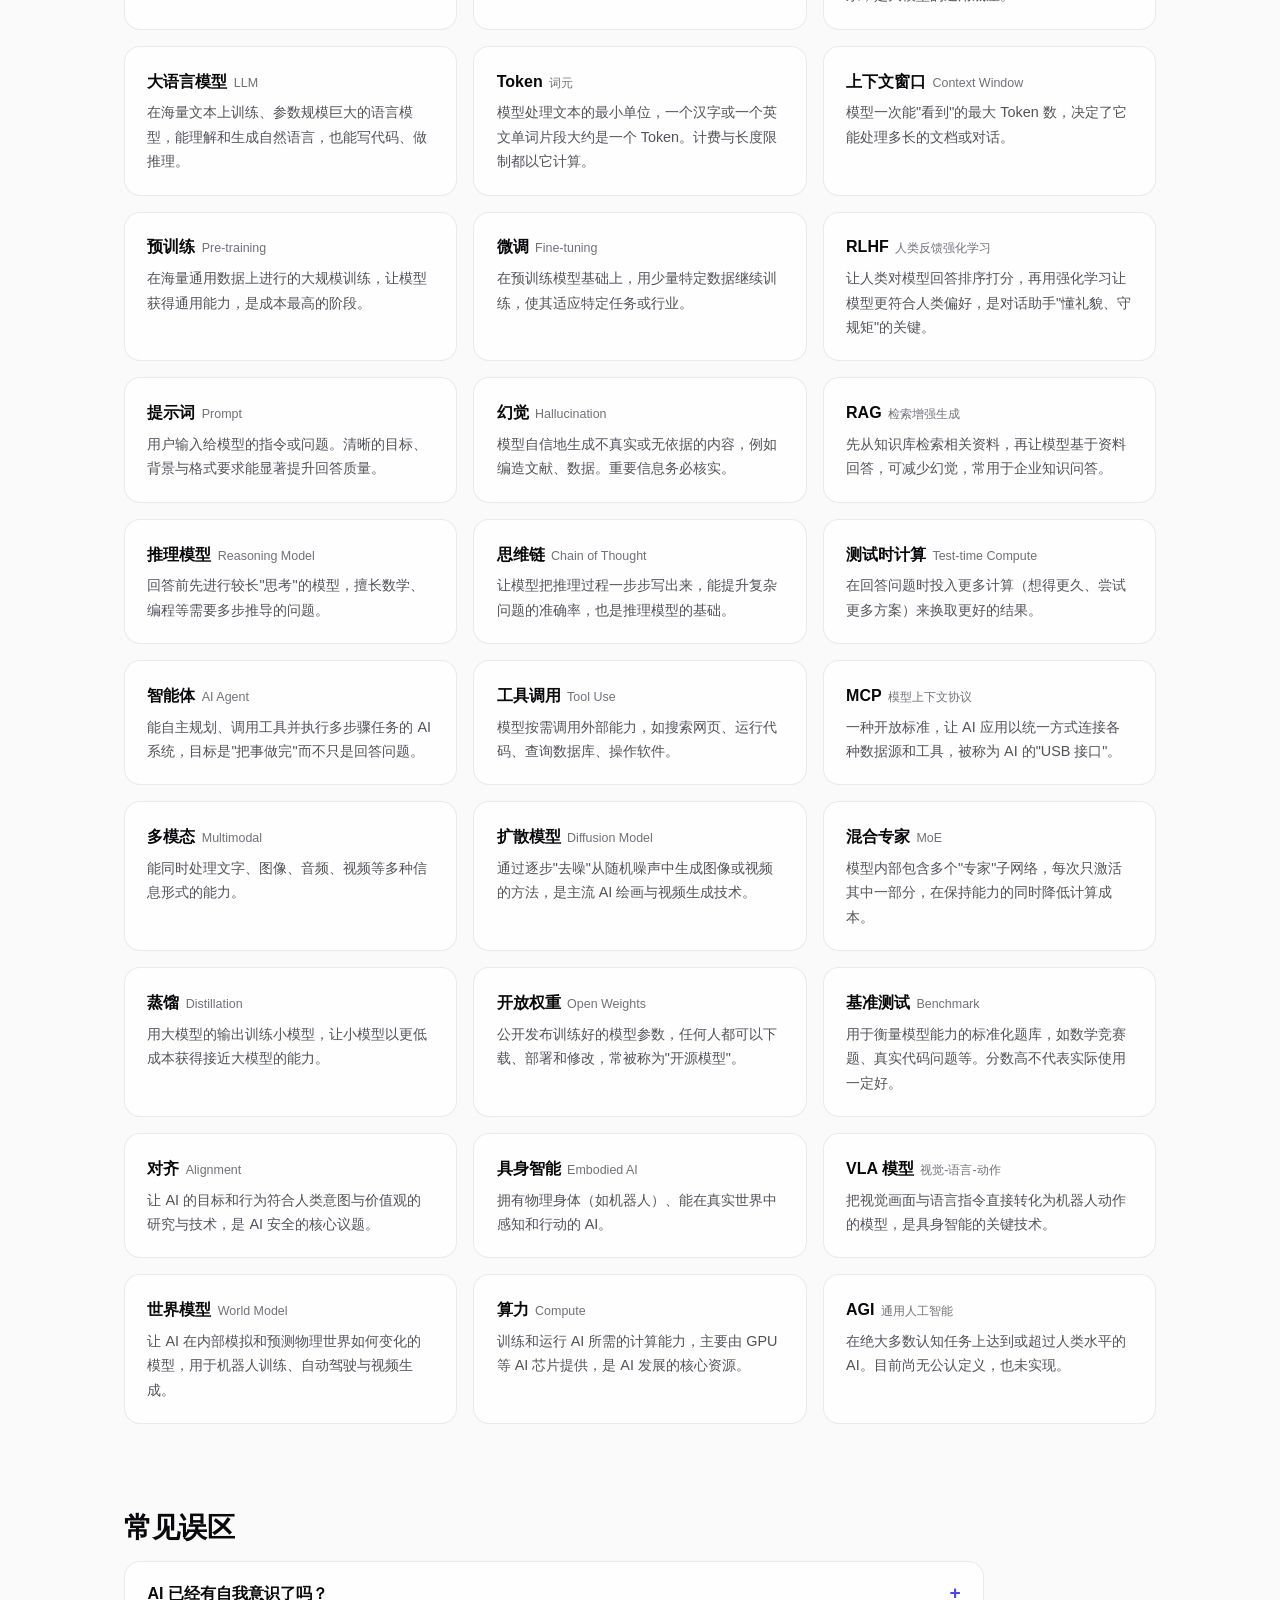
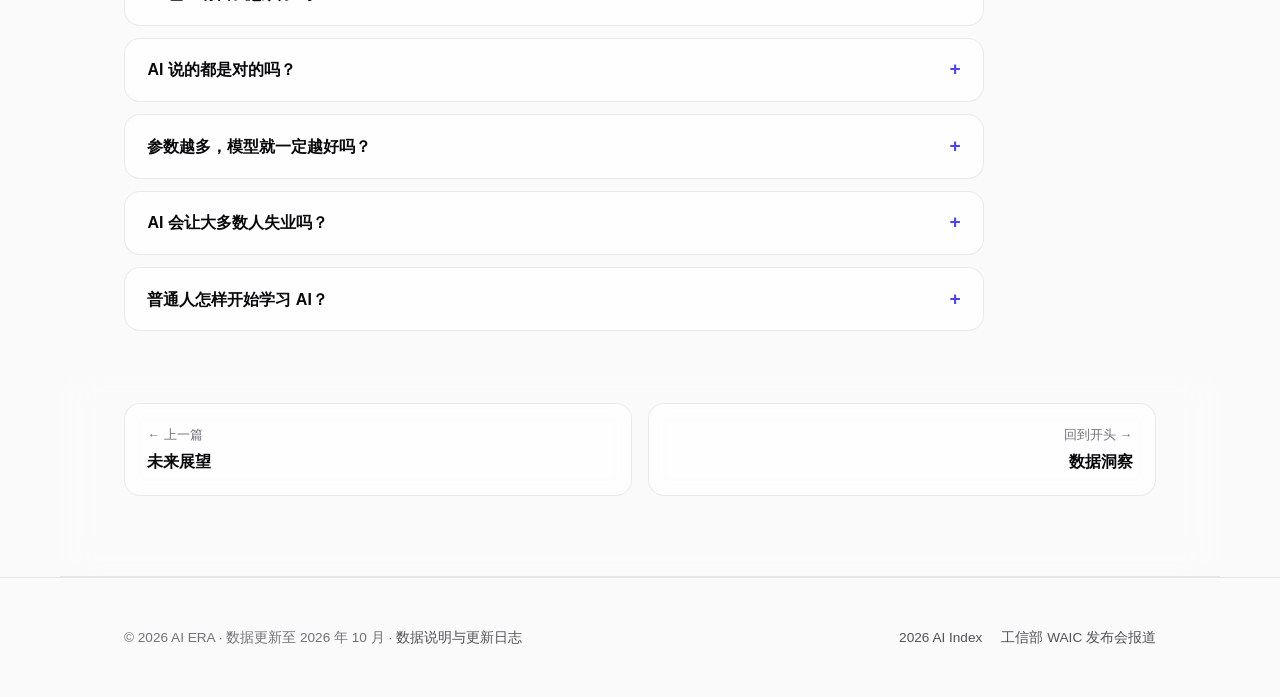
==== commit 7e7c0bf9: "Add data notes page, update dates, industry cases and differing views - New pages/about.html: source" ====
--- a/pages/basics.html
+++ b/pages/basics.html
@@ -24,6 +24,7 @@
                 <span class="eyebrow">Basics</span>
                 <h1>AI 入门与术语</h1>
                 <p class="lead">不需要任何技术背景。读完本页，你将了解 AI 的基本概念、大模型是如何"炼成"的，并能看懂新闻里常见的专业词汇。</p>
+                <div class="page-meta"><span class="tag">本页更新于 2026 年 10 月</span><a class="tag" href="about.html">数据说明</a></div>
             </header>
 
             <section class="page-section">
--- a/style.css
+++ b/style.css
@@ -352,6 +352,17 @@
     padding: 2rem 1.6rem;
 }
 
+/* 数字卡片上的"地区 · 时间"标签 */
+.stat-scope {
+    display: inline-block;
+    margin-bottom: 0.75rem;
+    padding: 0.1rem 0.6rem;
+    border: 1px solid var(--border);
+    border-radius: 999px;
+    color: var(--text-subtle);
+    font-size: 0.75rem;
+}
+
 .stat-number {
     display: flex;
     align-items: baseline;
@@ -800,6 +811,15 @@
     background: var(--surface);
     color: var(--text-muted);
     font-size: 0.8rem;
+}
+
+a.tag {
+    color: var(--accent);
+    text-decoration: none;
+}
+
+a.tag:hover {
+    border-color: var(--border-strong);
 }
 
 .page-section {
